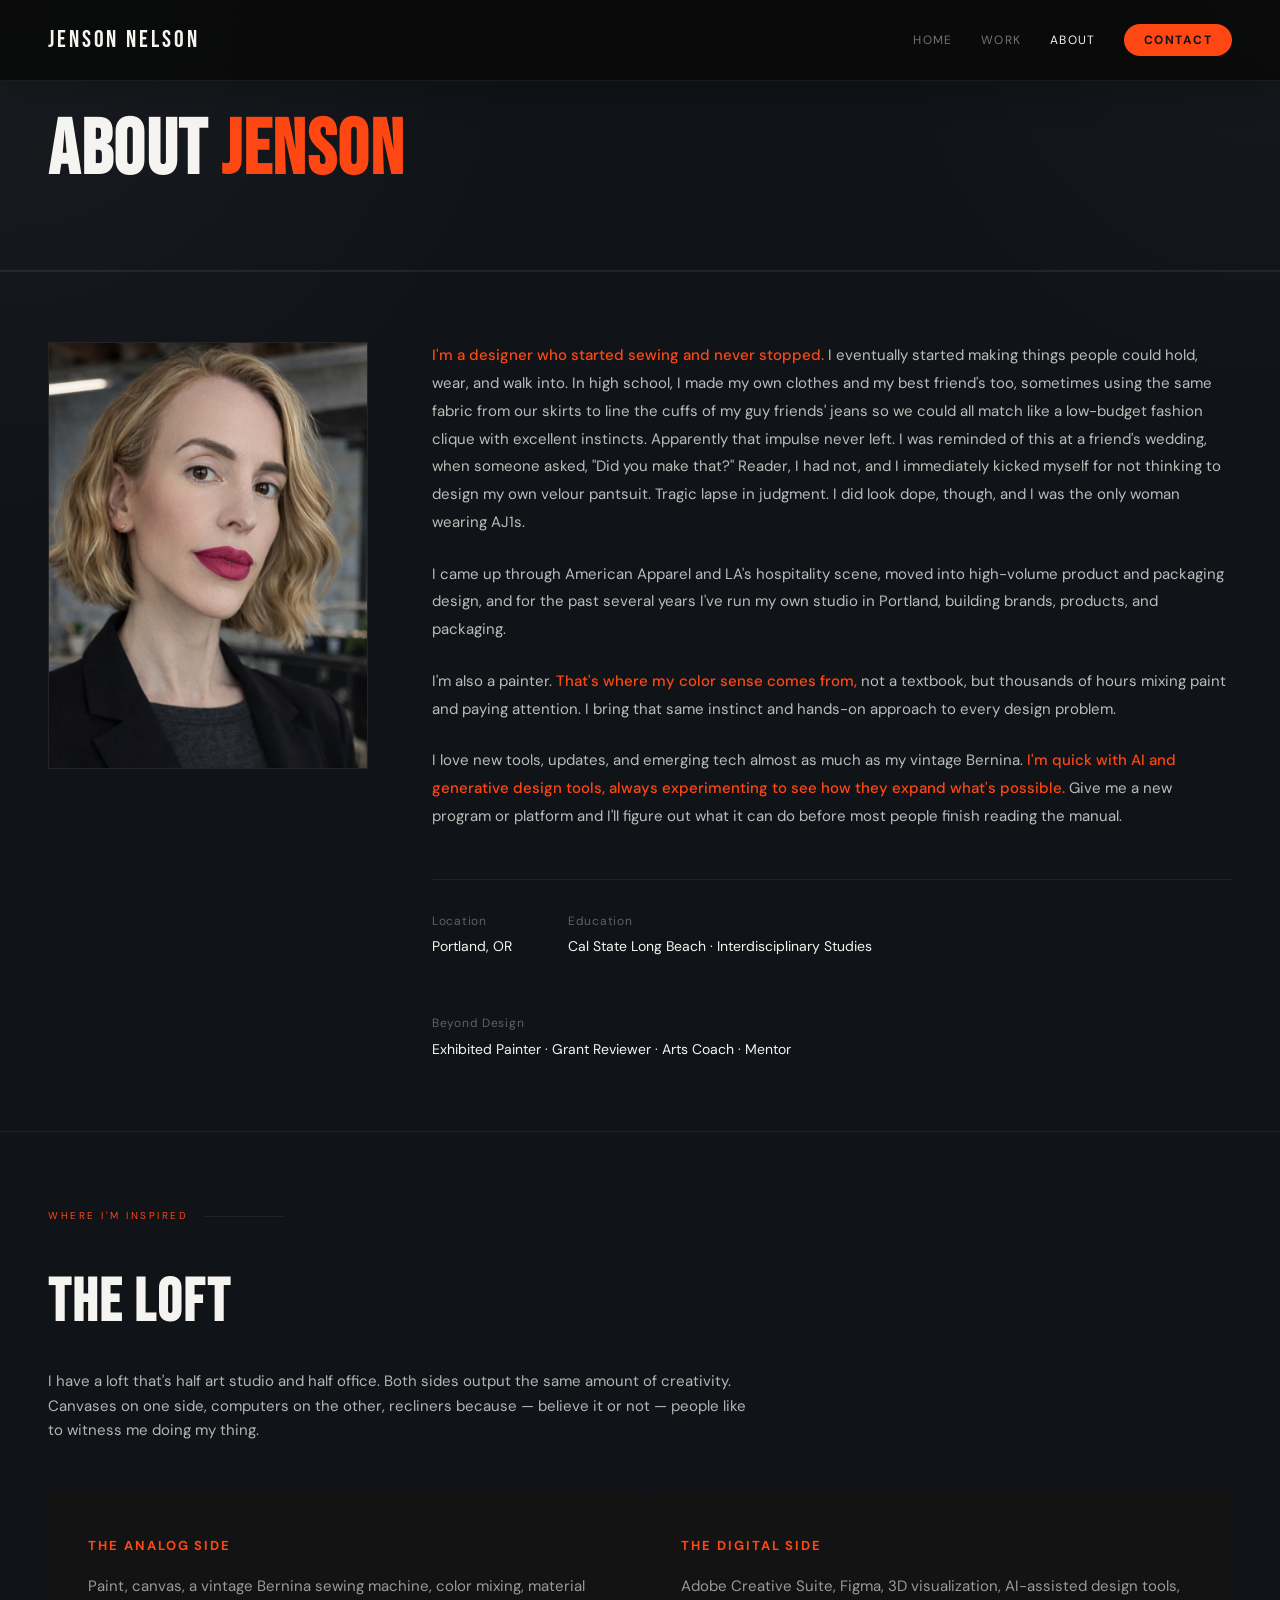
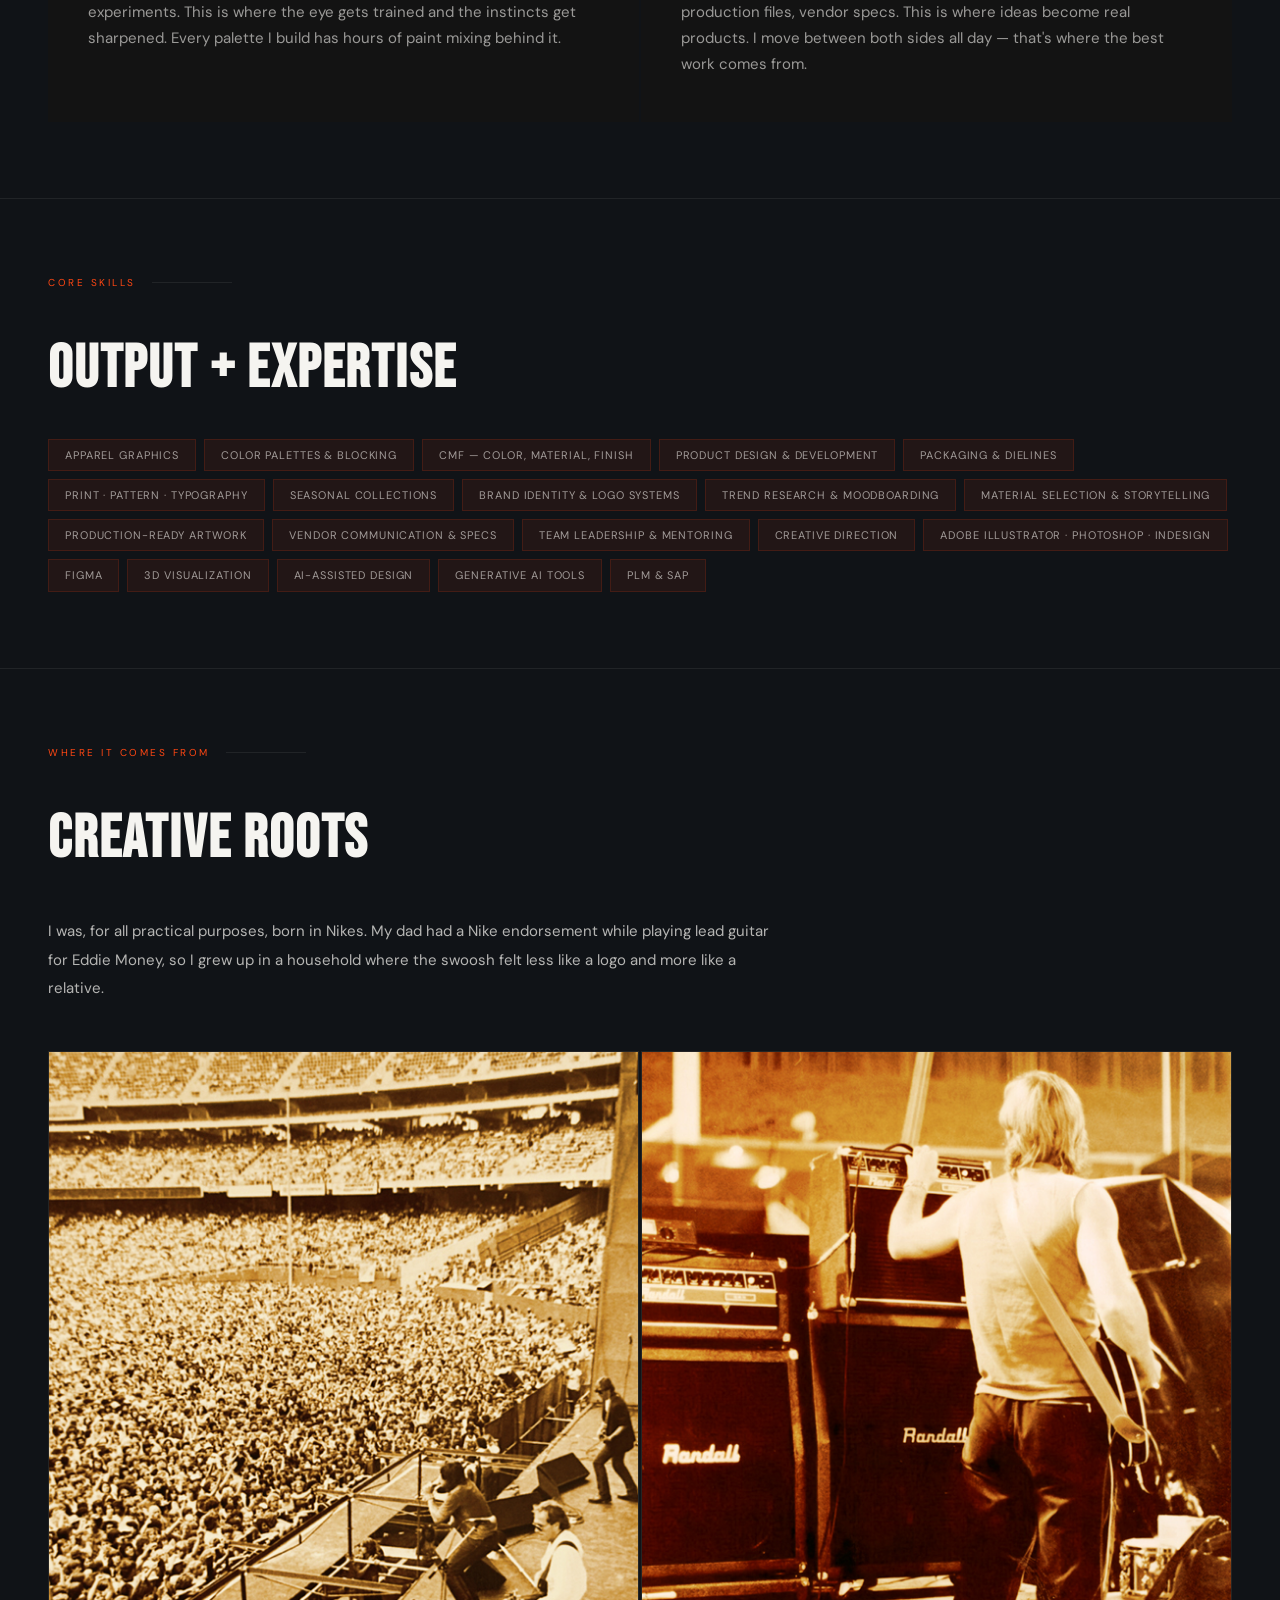
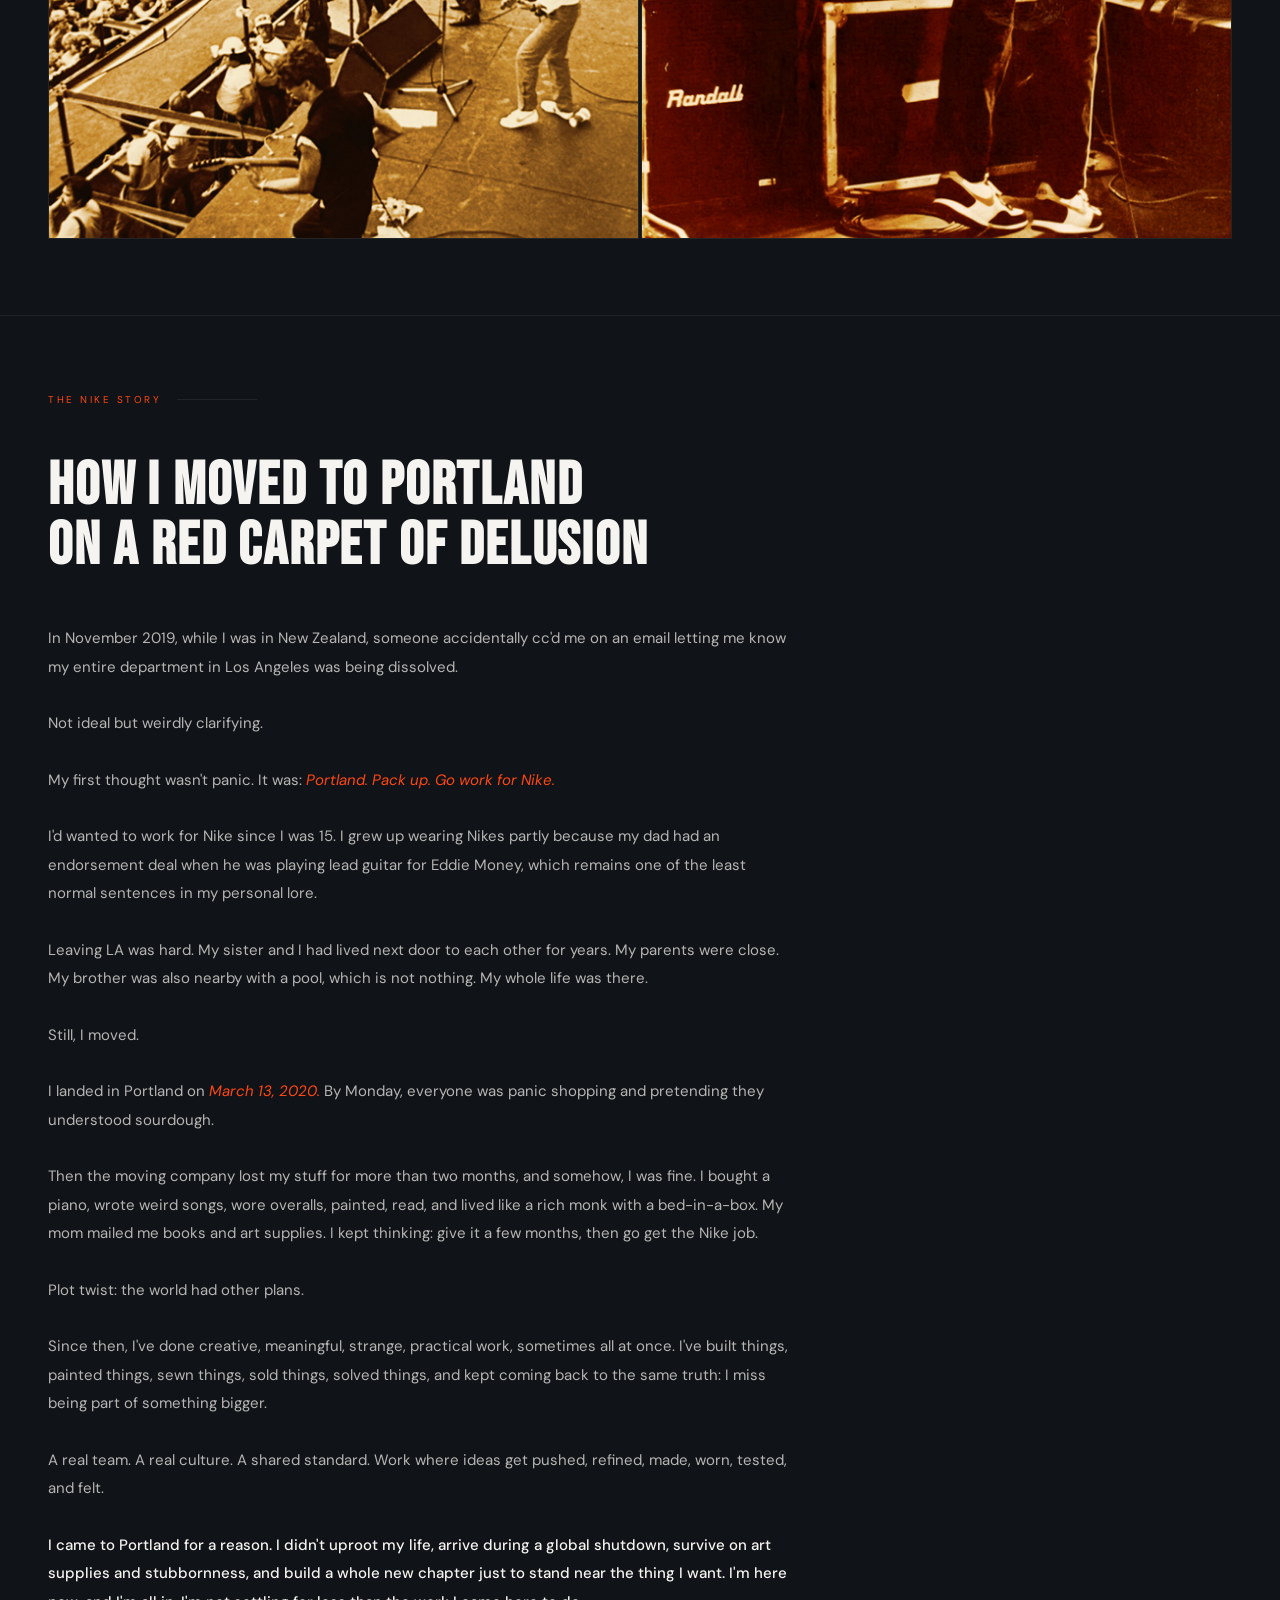
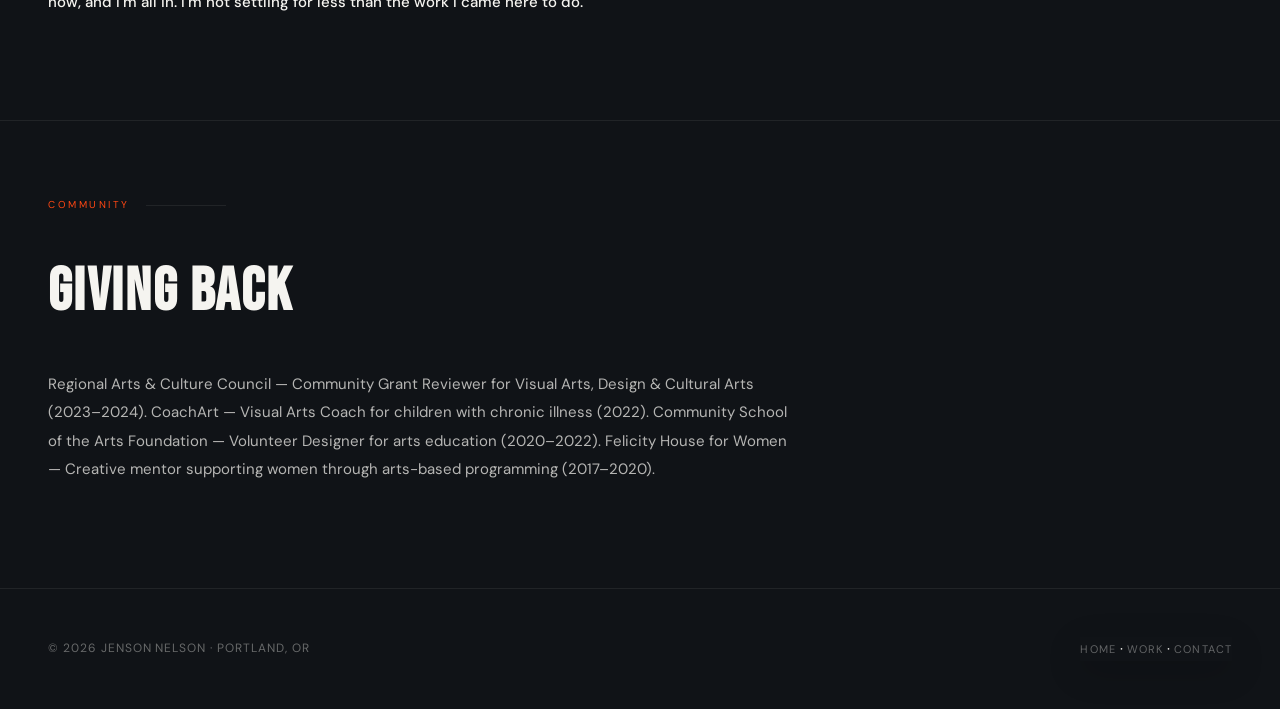
==== about.html @ e6876c64 "Remove filler actually copy" ====
<!DOCTYPE html>
<html lang="en">
<head>
<meta charset="UTF-8">
<meta name="viewport" content="width=device-width, initial-scale=1.0">
<title>About — Jenson Nelson</title>
<link rel="preconnect" href="https://fonts.googleapis.com">
<link rel="preconnect" href="https://fonts.gstatic.com" crossorigin>
<link href="https://fonts.googleapis.com/css2?family=Bebas+Neue&family=DM+Sans:ital,wght@0,300;0,400;0,500;0,700;1,300;1,400&display=swap" rel="stylesheet">
<link rel="stylesheet" href="style.css">
<link rel="icon" type="image/png" sizes="32x32" href="favicon-32.png">
<link rel="icon" type="image/png" sizes="16x16" href="favicon-16.png">
<link rel="apple-touch-icon" sizes="180x180" href="apple-touch-icon.png">
<style>
  .page-header {
    padding: 112px 48px 56px;
    border-bottom: 1px solid var(--rule);
  }
  .page-header h1 {
    font-family: var(--serif);
    font-size: clamp(34px, 6vw, 80px);
    line-height: 1.02;
    letter-spacing: 0.02em;
    margin-bottom: 24px;
  }
  .page-header h1 span { color: var(--orange); }

  /* About intro grid */
  .about-intro {
    display: grid;
    grid-template-columns: 320px 1fr;
    gap: 64px;
    padding: 70px 48px;
    border-top: 1px solid var(--rule);
    align-items: start;
  }
  .about-photo {
    width: 100%;
    aspect-ratio: 3 / 4;
    background: var(--mid);
    border: 1px solid var(--rule);
    overflow: hidden;
  }
  .about-photo img { width: 100%; height: 100%; object-fit: cover; display: block; }
  .about-text p {
    font-size: 15px;
    line-height: 1.85;
    color: rgba(245,244,240,0.75);
    max-width: 100%;
    margin-bottom: 24px;
  }
  .about-text p:last-child { margin-bottom: 0; }
  .about-text strong { color: var(--white); }
  .about-text em { color: var(--orange); font-style: normal; font-weight: 500; }

  /* Philosophy blocks */
  .belief {
    background: var(--mid);
    border-left: 3px solid var(--orange);
    padding: 48px 52px;
    margin-bottom: 2px;
  }
  .belief h3 {
    font-family: var(--serif);
    font-size: 28px;
    letter-spacing: 0.04em;
    margin-bottom: 16px;
    color: var(--white);
  }
  .belief p {
    font-size: 16px;
    line-height: 1.8;
    color: rgba(245,244,240,0.65);
    max-width: 100%;
    margin: 0;
  }
  .belief em { color: var(--orange); font-style: normal; font-weight: 500; }

  /* The studio section */
  .studio-grid {
    display: grid;
    grid-template-columns: 1fr 1fr;
    gap: 2px;
    margin-top: 48px;
  }
  .studio-card {
    background: var(--mid);
    padding: 44px 40px;
  }
  .studio-card h4 {
    font-size: 13px;
    letter-spacing: 0.15em;
    text-transform: uppercase;
    color: var(--orange);
    margin-bottom: 16px;
  }
  .studio-card p {
    font-size: 15px;
    line-height: 1.75;
    color: rgba(245,244,240,0.6);
    max-width: 100%;
    margin: 0;
  }

  /* Story section */
  .story-block {
    max-width: 740px;
    margin-top: 48px;
  }
  .story-block p {
    font-size: 15px;
    line-height: 1.9;
    color: rgba(245,244,240,0.72);
    margin-bottom: 28px;
    max-width: 100%;
  }
  .story-block p em { color: var(--orange); font-style: italic; font-weight: 400; }
  .story-block .quote {
    font-size: 15px;
    line-height: 1.75;
    color: rgba(245,244,240,0.5);
    border-left: 2px solid rgba(255,71,19,0.3);
    padding-left: 24px;
    margin: 32px 0;
    font-style: italic;
  }

  /* Dad / Eddie Money section */
  .eddie-grid {
    display: grid;
    grid-template-columns: 1fr 1fr;
    gap: 2px;
    margin-top: 48px;
  }
  .eddie-img {
    aspect-ratio: 3 / 4;
    background: var(--mid);
    overflow: hidden;
    border: 1px solid var(--rule);
    display: flex;
    align-items: center;
    justify-content: center;
    color: rgba(245,244,240,0.12);
    font-size: 10px;
    letter-spacing: 0.15em;
    text-transform: uppercase;
  }
  .eddie-img img { width: 100%; height: 100%; object-fit: cover; display: block; }

  /* Detail bar */
  .detail-bar {
    display: flex;
    gap: 56px;
    margin-top: 48px;
    padding-top: 32px;
    border-top: 1px solid var(--rule);
    flex-wrap: wrap;
  }
  .detail-item {
    font-size: 12px;
    color: rgba(245,244,240,0.35);
    letter-spacing: 0.06em;
  }
  .detail-item span {
    display: block;
    color: var(--white);
    font-size: 14px;
    margin-top: 4px;
    letter-spacing: 0;
  }

  /* Expertise tags */
  .tag-grid {
    display: flex;
    flex-wrap: wrap;
    gap: 8px;
    margin-top: 40px;
  }
  .tag {
    background: rgba(255,71,19,0.08);
    border: 1px solid rgba(255,71,19,0.15);
    padding: 6px 16px;
    font-size: 11px;
    letter-spacing: 0.08em;
    color: rgba(245,244,240,0.6);
    text-transform: uppercase;
  }

  @media (max-width: 900px) {
    .about-intro { grid-template-columns: 1fr; gap: 40px; }
    .about-photo { max-width: 300px; }
    .eddie-grid { grid-template-columns: 1fr; }
    .studio-grid { grid-template-columns: 1fr; }
  }
  @media (max-width: 600px) {
    .page-header { padding: 136px 24px 42px; }
    .about-intro { padding: 45px 24px; }
    section { padding: 72px 24px; }
    .belief { padding: 32px 24px; }
    .detail-bar { flex-direction: column; gap: 24px; }
  }
</style>
</head>
<body>

<nav>
  <a href="index.html" class="nav-name">JENSON NELSON</a>
  <ul class="nav-links">
    <li><a href="index.html">Home</a></li>
    <li><a href="work.html">Work</a></li>
    <li><a href="about.html" class="active">About</a></li>
    <li><a href="contact.html" class="nav-cta">Contact</a></li>
  </ul>
</nav>

<div class="page-header">
  <h1 class="anim-1">ABOUT <span>JENSON</span></h1>
</div>

<!-- INTRO -->
<div class="about-intro">
  <!-- ✏️ PHOTO: Save your headshot as "jenson-photo.jpg" -->
  <div class="about-photo anim-2">
    <img src="jenson-photo.jpg" alt="Jenson Nelson">
  </div>

  <div class="about-text anim-3">
    <p><em>I'm a designer who started sewing and never stopped.</em> I eventually started making things people could hold, wear, and walk into. In high school, I made my own clothes and my best friend's too, sometimes using the same fabric from our skirts to line the cuffs of my guy friends' jeans so we could all match like a low-budget fashion clique with excellent instincts. Apparently that impulse never left. I was reminded of this at a friend's wedding, when someone asked, "Did you make that?" Reader, I had not, and I immediately kicked myself for not thinking to design my own velour pantsuit. Tragic lapse in judgment. I did look dope, though, and I was the only woman wearing AJ1s.</p>

    <p>I came up through American Apparel and LA's hospitality scene, moved into high-volume product and packaging design, and for the past several years I've run my own studio in Portland, building brands, products, and packaging.</p>

    <p>I'm also a painter. <em>That's where my color sense comes from,</em> not a textbook, but thousands of hours mixing paint and paying attention. I bring that same instinct and hands-on approach to every design problem.</p>

    <p>I love new tools, updates, and emerging tech almost as much as my vintage Bernina. <em>I'm quick with AI and generative design tools, always experimenting to see how they expand what's possible.</em> Give me a new program or platform and I'll figure out what it can do before most people finish reading the manual.</p>

    <div class="detail-bar">
      <div class="detail-item">Location<span>Portland, OR</span></div>
      <div class="detail-item">Education<span>Cal State Long Beach · Interdisciplinary Studies</span></div>
      <div class="detail-item">Beyond Design<span>Exhibited Painter · Grant Reviewer · Arts Coach · Mentor</span></div>
    </div>
  </div>
</div>

<!-- THE STUDIO -->
<section>
  <div class="section-label">Where I'm Inspired</div>
  <h2 class="reveal">THE LOFT</h2>
  <p class="reveal">I have a loft that's half art studio and half office. Both sides output the same amount of creativity. Canvases on one side, computers on the other, recliners because — believe it or not — people like to witness me doing my thing.</p>

  <div class="studio-grid reveal">
    <div class="studio-card">
      <h4>The Analog Side</h4>
      <p>Paint, canvas, a vintage Bernina sewing machine, color mixing, material experiments. This is where the eye gets trained and the instincts get sharpened. Every palette I build has hours of paint mixing behind it.</p>
    </div>
    <div class="studio-card">
      <h4>The Digital Side</h4>
      <p>Adobe Creative Suite, Figma, 3D visualization, AI-assisted design tools, production files, vendor specs. This is where ideas become real products. I move between both sides all day — that's where the best work comes from.</p>
    </div>
  </div>
</section>

<!-- EXPERTISE -->
<section>
  <div class="section-label">Core Skills</div>
  <h2 class="reveal">OUTPUT + EXPERTISE</h2>

  <div class="tag-grid reveal">
    <span class="tag">Apparel Graphics</span>
    <span class="tag">Color Palettes & Blocking</span>
    <span class="tag">CMF — Color, Material, Finish</span>
    <span class="tag">Product Design & Development</span>
    <span class="tag">Packaging & Dielines</span>
    <span class="tag">Print · Pattern · Typography</span>
    <span class="tag">Seasonal Collections</span>
    <span class="tag">Brand Identity & Logo Systems</span>
    <span class="tag">Trend Research & Moodboarding</span>
    <span class="tag">Material Selection & Storytelling</span>
    <span class="tag">Production-Ready Artwork</span>
    <span class="tag">Vendor Communication & Specs</span>
    <span class="tag">Team Leadership & Mentoring</span>
    <span class="tag">Creative Direction</span>
    <span class="tag">Adobe Illustrator · Photoshop · InDesign</span>
    <span class="tag">Figma</span>
    <span class="tag">3D Visualization</span>
    <span class="tag">AI-Assisted Design</span>
    <span class="tag">Generative AI Tools</span>
    <span class="tag">PLM & SAP</span>
  </div>
</section>

<!-- EDDIE MONEY / DAD -->
<section>
  <div class="section-label">Where It Comes From</div>
  <h2 class="reveal">CREATIVE ROOTS</h2>
  <div class="story-block reveal">
    <p>I was, for all practical purposes, born in Nikes. My dad had a Nike endorsement while playing lead guitar for Eddie Money, so I grew up in a household where the swoosh felt less like a logo and more like a relative.</p>
  </div>

  <div class="eddie-grid reveal">
    <div class="eddie-img"><img src="about-eddie-1.jpg" alt="Dad on stage with Eddie Money" onerror="this.style.display='none'; this.parentElement.innerHTML='Dad · On Stage';"></div>
    <div class="eddie-img"><img src="about-eddie-2.jpg" alt="Dad playing guitar — Eddie Money tour" onerror="this.style.display='none'; this.parentElement.innerHTML='Dad · Guitar · Tour';"></div>
  </div>
</section>

<!-- HOW I GOT TO PORTLAND -->
<section>
  <div class="section-label">The Nike Story</div>
  <h2 class="reveal">HOW I MOVED TO PORTLAND<br>ON A RED CARPET OF DELUSION</h2>

  <div class="story-block reveal">
    <p>In November 2019, while I was in New Zealand, someone accidentally cc'd me on an email letting me know my entire department in Los Angeles was being dissolved.</p>

    <p>Not ideal but weirdly clarifying.</p>

    <p>My first thought wasn't panic. It was: <em>Portland. Pack up. Go work for Nike.</em></p>

    <p>I'd wanted to work for Nike since I was 15. I grew up wearing Nikes partly because my dad had an endorsement deal when he was playing lead guitar for Eddie Money, which remains one of the least normal sentences in my personal lore.</p>

    <p>Leaving LA was hard. My sister and I had lived next door to each other for years. My parents were close. My brother was also nearby with a pool, which is not nothing. My whole life was there.</p>

    <p>Still, I moved.</p>

    <p>I landed in Portland on <em>March 13, 2020.</em> By Monday, everyone was panic shopping and pretending they understood sourdough.</p>

    <p>Then the moving company lost my stuff for more than two months, and somehow, I was fine. I bought a piano, wrote weird songs, wore overalls, painted, read, and lived like a rich monk with a bed-in-a-box. My mom mailed me books and art supplies. I kept thinking: give it a few months, then go get the Nike job.</p>

    <p>Plot twist: the world had other plans.</p>

    <p>Since then, I've done creative, meaningful, strange, practical work, sometimes all at once. I've built things, painted things, sewn things, sold things, solved things, and kept coming back to the same truth: I miss being part of something bigger.</p>

    <p>A real team. A real culture. A shared standard. Work where ideas get pushed, refined, made, worn, tested, and felt.</p>

    <p><strong>I came to Portland for a reason. I didn't uproot my life, arrive during a global shutdown, survive on art supplies and stubbornness, and build a whole new chapter just to stand near the thing I want. I'm here now, and I'm all in. I'm not settling for less than the work I came here to do.</strong></p>
  </div>
</section>

<!-- VOLUNTEER / COMMUNITY -->
<section>
  <div class="section-label">Community</div>
  <h2 class="reveal">GIVING BACK</h2>
  <div class="story-block reveal">
    <p>Regional Arts & Culture Council — Community Grant Reviewer for Visual Arts, Design & Cultural Arts (2023–2024). CoachArt — Visual Arts Coach for children with chronic illness (2022). Community School of the Arts Foundation — Volunteer Designer for arts education (2020–2022). Felicity House for Women — Creative mentor supporting women through arts-based programming (2017–2020).</p>
  </div>
</section>

<footer>
  <p>&copy; 2026 JENSON NELSON · PORTLAND, OR</p>
  <nav>
    <a href="index.html">Home</a> &nbsp;&middot;&nbsp;
    <a href="work.html">Work</a> &nbsp;&middot;&nbsp;
    <a href="contact.html">Contact</a>
  </nav>
</footer>

<script>
  const reveals = document.querySelectorAll('.reveal');
  const observer = new IntersectionObserver((entries) => {
    entries.forEach(entry => {
      if (entry.isIntersecting) {
        entry.target.classList.add('visible');
        observer.unobserve(entry.target);
      }
    });
  }, { threshold: 0.08 });
  reveals.forEach(el => observer.observe(el));
</script>
</body>
</html>
---- style.css ----
@import url('https://fonts.googleapis.com/css2?family=Bebas+Neue&family=DM+Sans:ital,wght@0,300;0,400;0,500;0,700;1,300;1,400&display=swap');

*, *::before, *::after { box-sizing: border-box; margin: 0; padding: 0; }

:root {
  --black: #101317;
  --white: #f5f4f0;
  --orange: #FF4713;
  --mid: #131313;
  --mid-2: #1a1a1a;
  --rule: rgba(255,255,255,0.07);
  --rule-strong: rgba(255,255,255,0.14);
  --text-soft: rgba(245,244,240,0.72);
  --text-muted: rgba(245,244,240,0.48);
  --shadow: 0 20px 60px rgba(0,0,0,0.28);
  --serif: 'Bebas Neue', sans-serif;
  --body: 'DM Sans', sans-serif;
  --page-width: 1400px;
}

html { scroll-behavior: smooth; }
body, html { min-height: 100%; }

body {
  background: var(--black);
  color: var(--white);
  font-family: var(--body);
  font-size: 15px;
  line-height: 1.65;
  -webkit-font-smoothing: antialiased;
  background-image:
    radial-gradient(circle at top left, rgba(255,255,255,0.035), transparent 34%),
    radial-gradient(circle at top right, rgba(255,255,255,0.025), transparent 26%);
  background-attachment: fixed;
}

a { color: var(--orange); text-decoration: none; transition: opacity 0.2s, color 0.2s, transform 0.2s; }
a:hover { opacity: 0.82; }
img, video { display: block; max-width: 100%; }
::selection { background: rgba(255,71,19,0.92); color: var(--black); }

/* === NAV === */
nav {
  position: fixed;
  top: 0; left: 0; right: 0;
  z-index: 100;
  display: flex;
  justify-content: space-between;
  align-items: center;
  padding: 20px 48px;
  background: rgba(10,10,10,0.88);
  backdrop-filter: blur(14px);
  -webkit-backdrop-filter: blur(14px);
  border-bottom: 1px solid var(--rule);
  box-shadow: 0 10px 35px rgba(0,0,0,0.18);
}
.nav-name {
  font-family: var(--serif);
  font-size: 24px;
  letter-spacing: 0.12em;
  color: var(--white);
  text-decoration: none;
}
.nav-name:hover { opacity: 1; }
.nav-links { display: flex; gap: 28px; list-style: none; align-items: center; }
.nav-links a {
  color: rgba(245,244,240,0.45);
  font-size: 12px;
  letter-spacing: 0.12em;
  text-transform: uppercase;
  transition: color 0.2s;
  text-decoration: none;
}
.nav-links a:hover { color: var(--white); opacity: 1; }
.nav-links a.active { color: var(--white); }
.nav-cta {
  background: var(--orange) !important;
  color: var(--black) !important;
  padding: 8px 20px;
  font-weight: 700 !important;
  font-size: 11px;
  letter-spacing: 0.1em;
  text-transform: uppercase;
  border-radius: 999px;
}
.nav-cta:hover { background: #e03e10 !important; opacity: 1 !important; transform: translateY(-1px); }

/* === SHARED SECTION === */
section { padding: 76px 48px; border-top: 1px solid var(--rule); }

.section-label {
  font-size: 10px;
  letter-spacing: 0.25em;
  text-transform: uppercase;
  color: var(--orange);
  margin-bottom: 48px;
  display: flex;
  align-items: center;
  gap: 16px;
}
.section-label::after {
  content: '';
  flex: 1;
  height: 1px;
  background: var(--rule);
  max-width: 80px;
}

h2 {
  font-family: var(--serif);
  font-size: clamp(34px, 5vw, 60px);
  letter-spacing: 0.03em;
  line-height: 1;
  margin-bottom: 36px;
}

p { color: var(--text-soft); max-width: 700px; margin-bottom: 20px; }
strong { color: var(--white); font-weight: 500; }

/* === BUTTONS === */
.btn-primary {
  display: inline-block;
  background: var(--orange);
  color: var(--black);
  padding: 14px 36px;
  font-size: 12px;
  font-weight: 700;
  letter-spacing: 0.14em;
  text-transform: uppercase;
  text-decoration: none;
  border-radius: 999px;
  box-shadow: var(--shadow);
  transition: background 0.2s, transform 0.2s, box-shadow 0.2s;
}
.btn-primary:hover { background: #e03e10; opacity: 1; transform: translateY(-2px); box-shadow: 0 24px 70px rgba(0,0,0,0.3); }
.btn-secondary {
  display: inline-block;
  border: 1px solid rgba(245,244,240,0.15);
  color: var(--white);
  padding: 14px 36px;
  font-size: 12px;
  font-weight: 500;
  letter-spacing: 0.14em;
  text-transform: uppercase;
  text-decoration: none;
  border-radius: 999px;
  background: rgba(255,255,255,0.02);
  transition: border-color 0.2s, background 0.2s, transform 0.2s;
}
.btn-secondary:hover { border-color: rgba(245,244,240,0.4); background: rgba(255,255,255,0.05); opacity: 1; transform: translateY(-2px); }

/* === FOOTER === */
footer {
  padding: 48px;
  border-top: 1px solid var(--rule);
  display: flex;
  justify-content: space-between;
  align-items: center;
  gap: 16px;
}
footer p {
  font-size: 12px;
  color: rgba(245,244,240,0.38);
  margin: 0;
  max-width: 100%;
  text-transform: uppercase;
  letter-spacing: 0.08em;
}
footer nav { position: static; border: none; background: none; backdrop-filter: none; padding: 0; }
footer nav a {
  font-size: 11px;
  letter-spacing: 0.1em;
  text-transform: uppercase;
  color: rgba(245,244,240,0.36);
}
footer nav a:hover { color: var(--white); opacity: 1; }

/* === ANIMATIONS === */
@keyframes fadeUp {
  from { opacity: 0; transform: translateY(24px); }
  to { opacity: 1; transform: translateY(0); }
}
.anim-1 { animation: fadeUp 0.7s ease 0.2s both; }
.anim-2 { animation: fadeUp 0.7s ease 0.35s both; }
.anim-3 { animation: fadeUp 0.7s ease 0.5s both; }
.anim-4 { animation: fadeUp 0.7s ease 0.65s both; }

.reveal {
  opacity: 0;
  transform: translateY(20px);
  transition: opacity 0.6s ease, transform 0.6s ease;
}
.reveal.visible { opacity: 1; transform: translateY(0); }

/* === RESPONSIVE === */
@media (max-width: 900px) {
  nav {
    padding: 16px 24px;
    gap: 20px;
    align-items: flex-start;
  }
  .nav-links {
    gap: 14px;
    flex-wrap: wrap;
    justify-content: flex-end;
  }
}

@media (max-width: 600px) {
  nav {
    padding: 14px 20px;
    flex-direction: column;
    align-items: flex-start;
  }
  .nav-name { font-size: 22px; }
  .nav-links {
    width: 100%;
    gap: 10px 14px;
    justify-content: flex-start;
  }
  .nav-links a { font-size: 11px; }
  .nav-links .nav-hide { display: none; }
  .nav-cta { padding: 7px 16px; }
  section { padding: 50px 24px; }
  footer { padding: 32px 24px; flex-direction: column; gap: 16px; text-align: center; }
  footer nav {
    width: 100%;
    display: flex;
    justify-content: center;
    align-items: center;
    flex-wrap: wrap;
  }
}

@media (prefers-reduced-motion: reduce) {
  html { scroll-behavior: auto; }
  *, *::before, *::after {
    animation-duration: 0.01ms !important;
    animation-iteration-count: 1 !important;
    transition-duration: 0.01ms !important;
  }
}
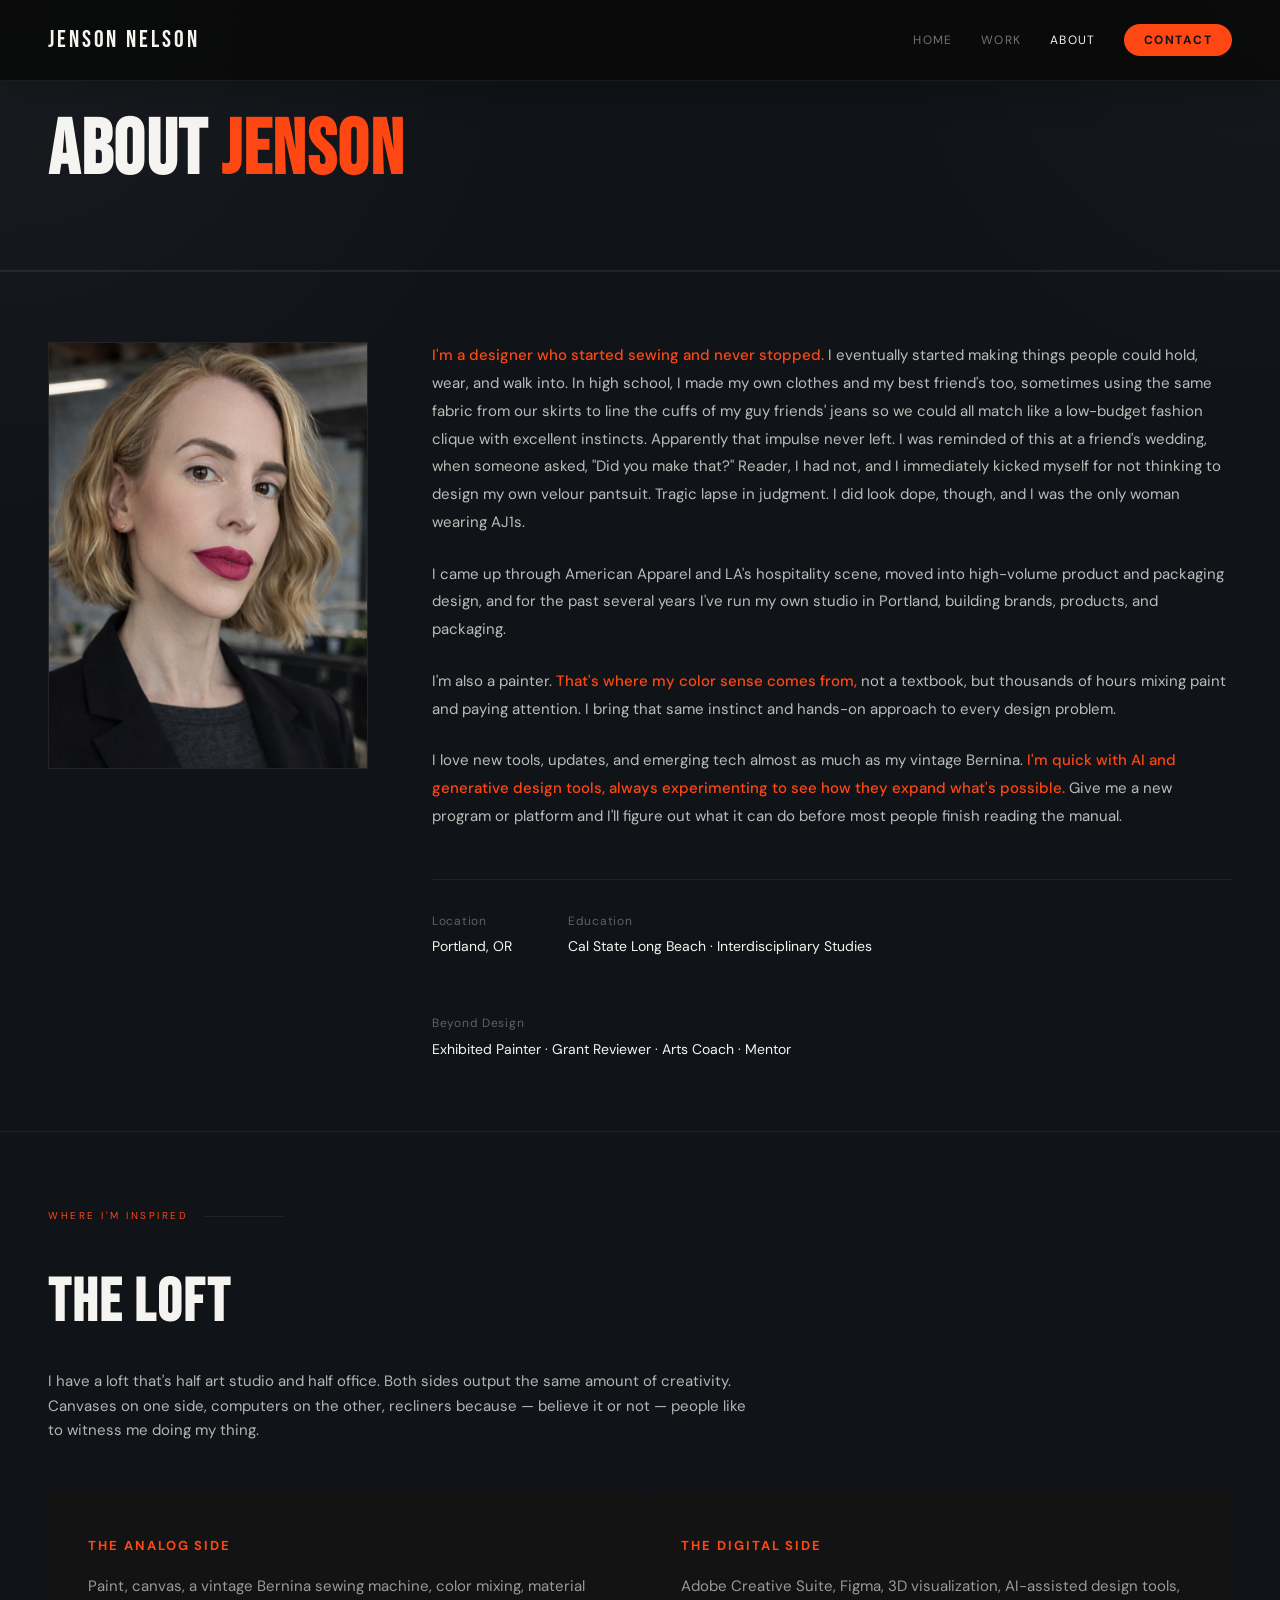
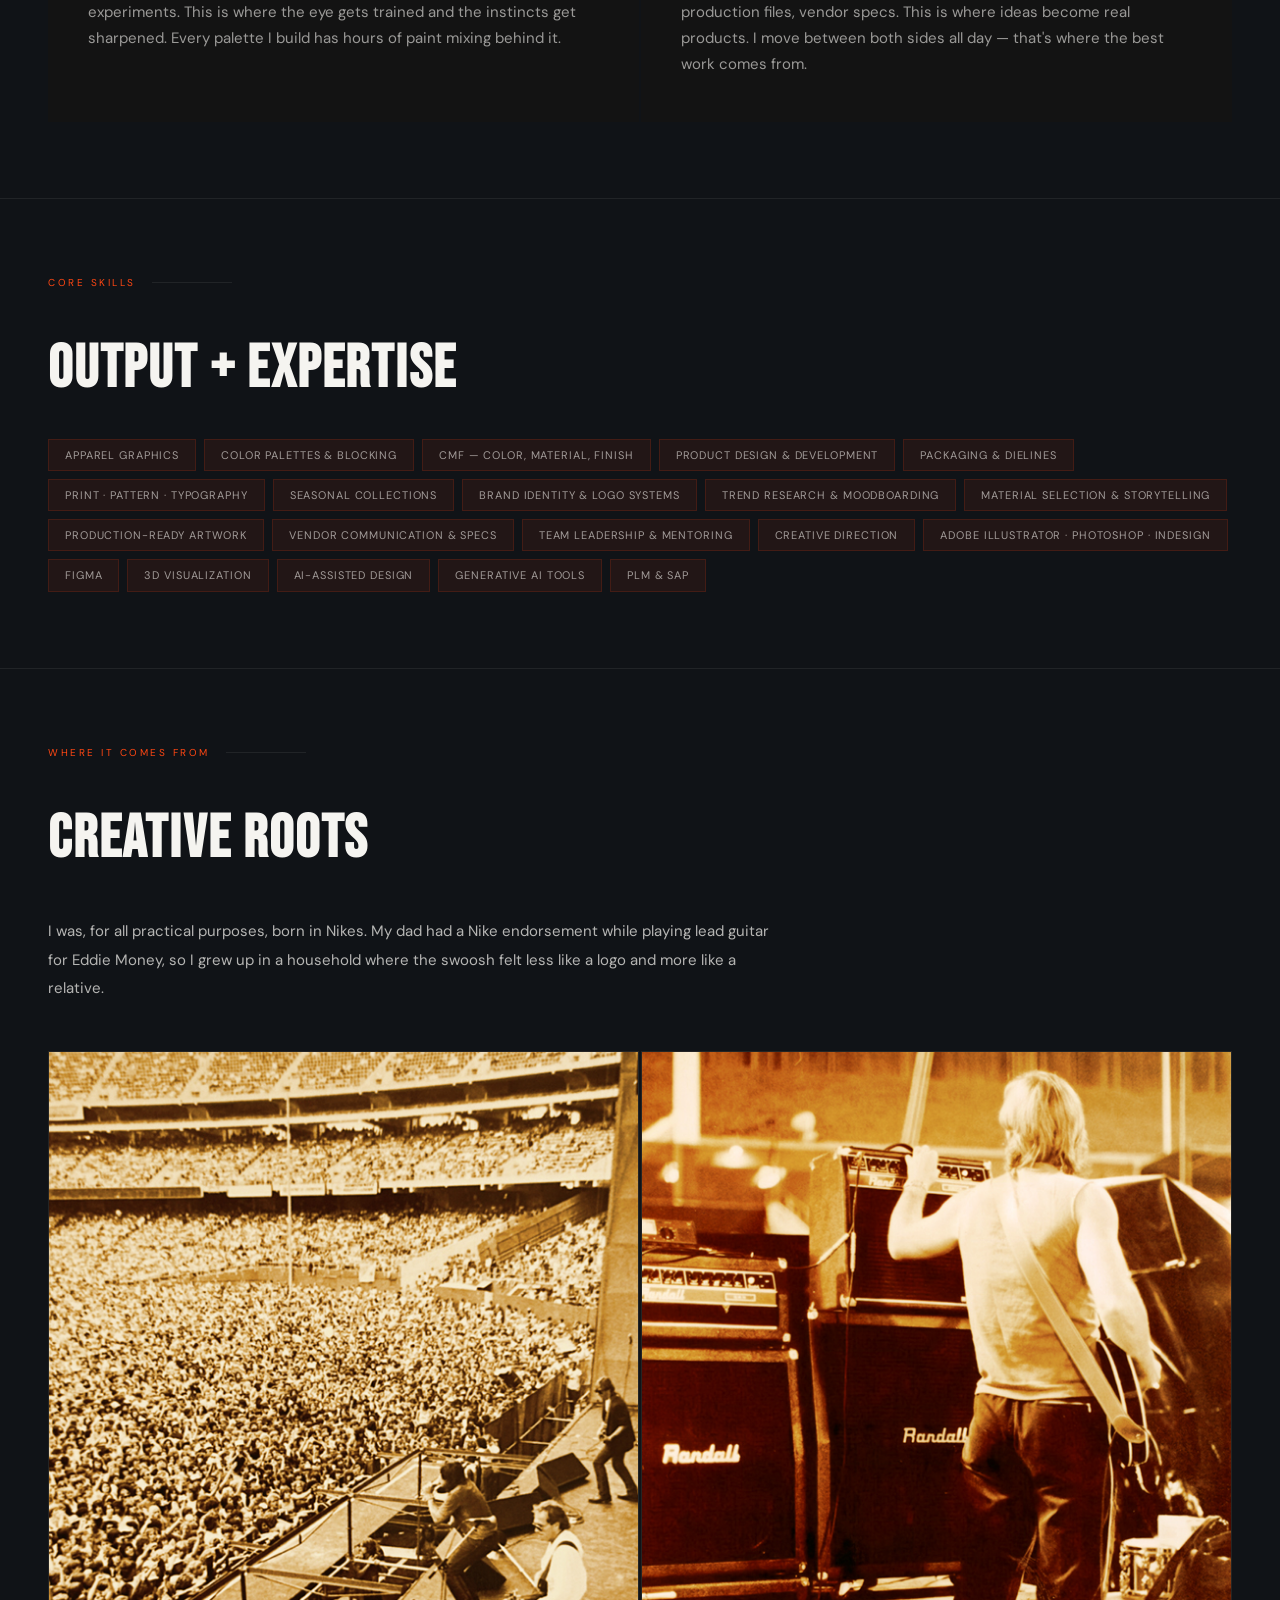
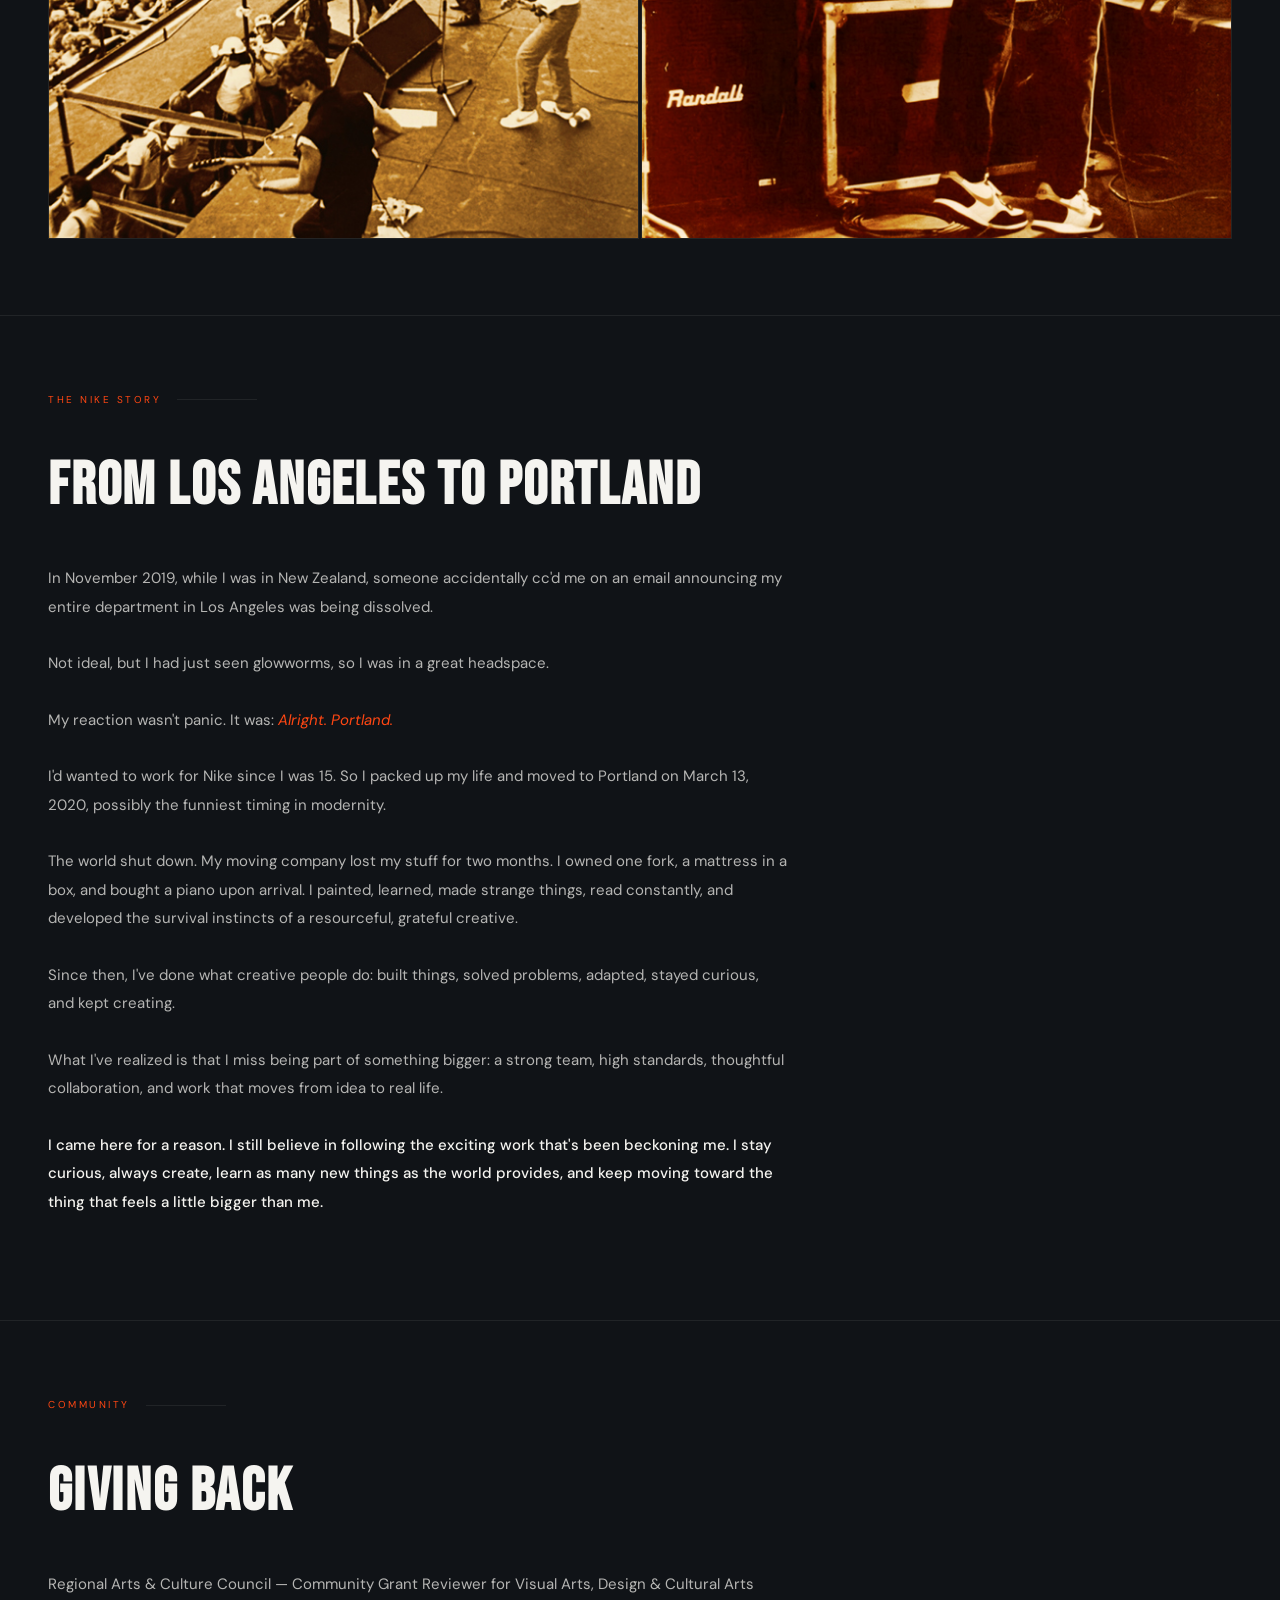
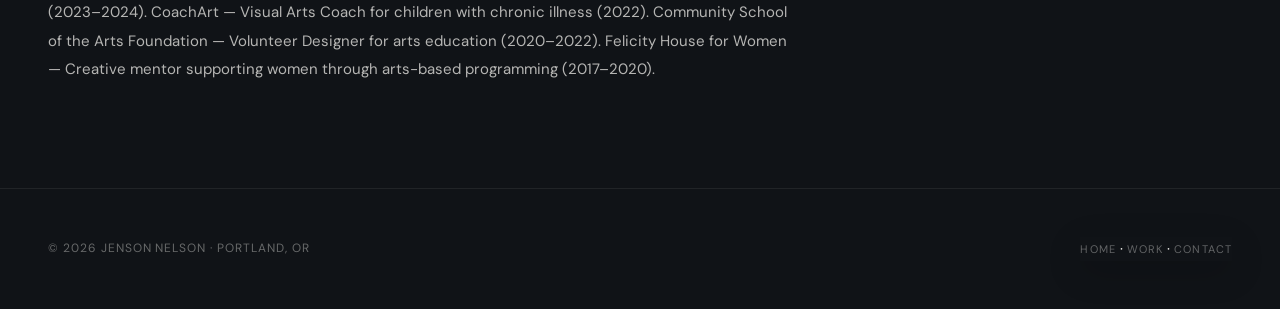
==== commit 6d41d8b9: "Update Portland story copy" ====
--- a/about.html
+++ b/about.html
@@ -305,32 +305,24 @@
 <!-- HOW I GOT TO PORTLAND -->
 <section>
   <div class="section-label">The Nike Story</div>
-  <h2 class="reveal">HOW I MOVED TO PORTLAND<br>ON A RED CARPET OF DELUSION</h2>
+  <h2 class="reveal">FROM LOS ANGELES TO PORTLAND</h2>
 
   <div class="story-block reveal">
-    <p>In November 2019, while I was in New Zealand, someone accidentally cc'd me on an email letting me know my entire department in Los Angeles was being dissolved.</p>
-
-    <p>Not ideal but weirdly clarifying.</p>
-
-    <p>My first thought wasn't panic. It was: <em>Portland. Pack up. Go work for Nike.</em></p>
-
-    <p>I'd wanted to work for Nike since I was 15. I grew up wearing Nikes partly because my dad had an endorsement deal when he was playing lead guitar for Eddie Money, which remains one of the least normal sentences in my personal lore.</p>
-
-    <p>Leaving LA was hard. My sister and I had lived next door to each other for years. My parents were close. My brother was also nearby with a pool, which is not nothing. My whole life was there.</p>
-
-    <p>Still, I moved.</p>
-
-    <p>I landed in Portland on <em>March 13, 2020.</em> By Monday, everyone was panic shopping and pretending they understood sourdough.</p>
-
-    <p>Then the moving company lost my stuff for more than two months, and somehow, I was fine. I bought a piano, wrote weird songs, wore overalls, painted, read, and lived like a rich monk with a bed-in-a-box. My mom mailed me books and art supplies. I kept thinking: give it a few months, then go get the Nike job.</p>
-
-    <p>Plot twist: the world had other plans.</p>
-
-    <p>Since then, I've done creative, meaningful, strange, practical work, sometimes all at once. I've built things, painted things, sewn things, sold things, solved things, and kept coming back to the same truth: I miss being part of something bigger.</p>
-
-    <p>A real team. A real culture. A shared standard. Work where ideas get pushed, refined, made, worn, tested, and felt.</p>
-
-    <p><strong>I came to Portland for a reason. I didn't uproot my life, arrive during a global shutdown, survive on art supplies and stubbornness, and build a whole new chapter just to stand near the thing I want. I'm here now, and I'm all in. I'm not settling for less than the work I came here to do.</strong></p>
+    <p>In November 2019, while I was in New Zealand, someone accidentally cc'd me on an email announcing my entire department in Los Angeles was being dissolved.</p>
+
+    <p>Not ideal, but I had just seen glowworms, so I was in a great headspace.</p>
+
+    <p>My reaction wasn't panic. It was: <em>Alright. Portland.</em></p>
+
+    <p>I'd wanted to work for Nike since I was 15. So I packed up my life and moved to Portland on March 13, 2020, possibly the funniest timing in modernity.</p>
+
+    <p>The world shut down. My moving company lost my stuff for two months. I owned one fork, a mattress in a box, and bought a piano upon arrival. I painted, learned, made strange things, read constantly, and developed the survival instincts of a resourceful, grateful creative.</p>
+
+    <p>Since then, I've done what creative people do: built things, solved problems, adapted, stayed curious, and kept creating.</p>
+
+    <p>What I've realized is that I miss being part of something bigger: a strong team, high standards, thoughtful collaboration, and work that moves from idea to real life.</p>
+
+    <p><strong>I came here for a reason. I still believe in following the exciting work that's been beckoning me. I stay curious, always create, learn as many new things as the world provides, and keep moving toward the thing that feels a little bigger than me.</strong></p>
   </div>
 </section>
 
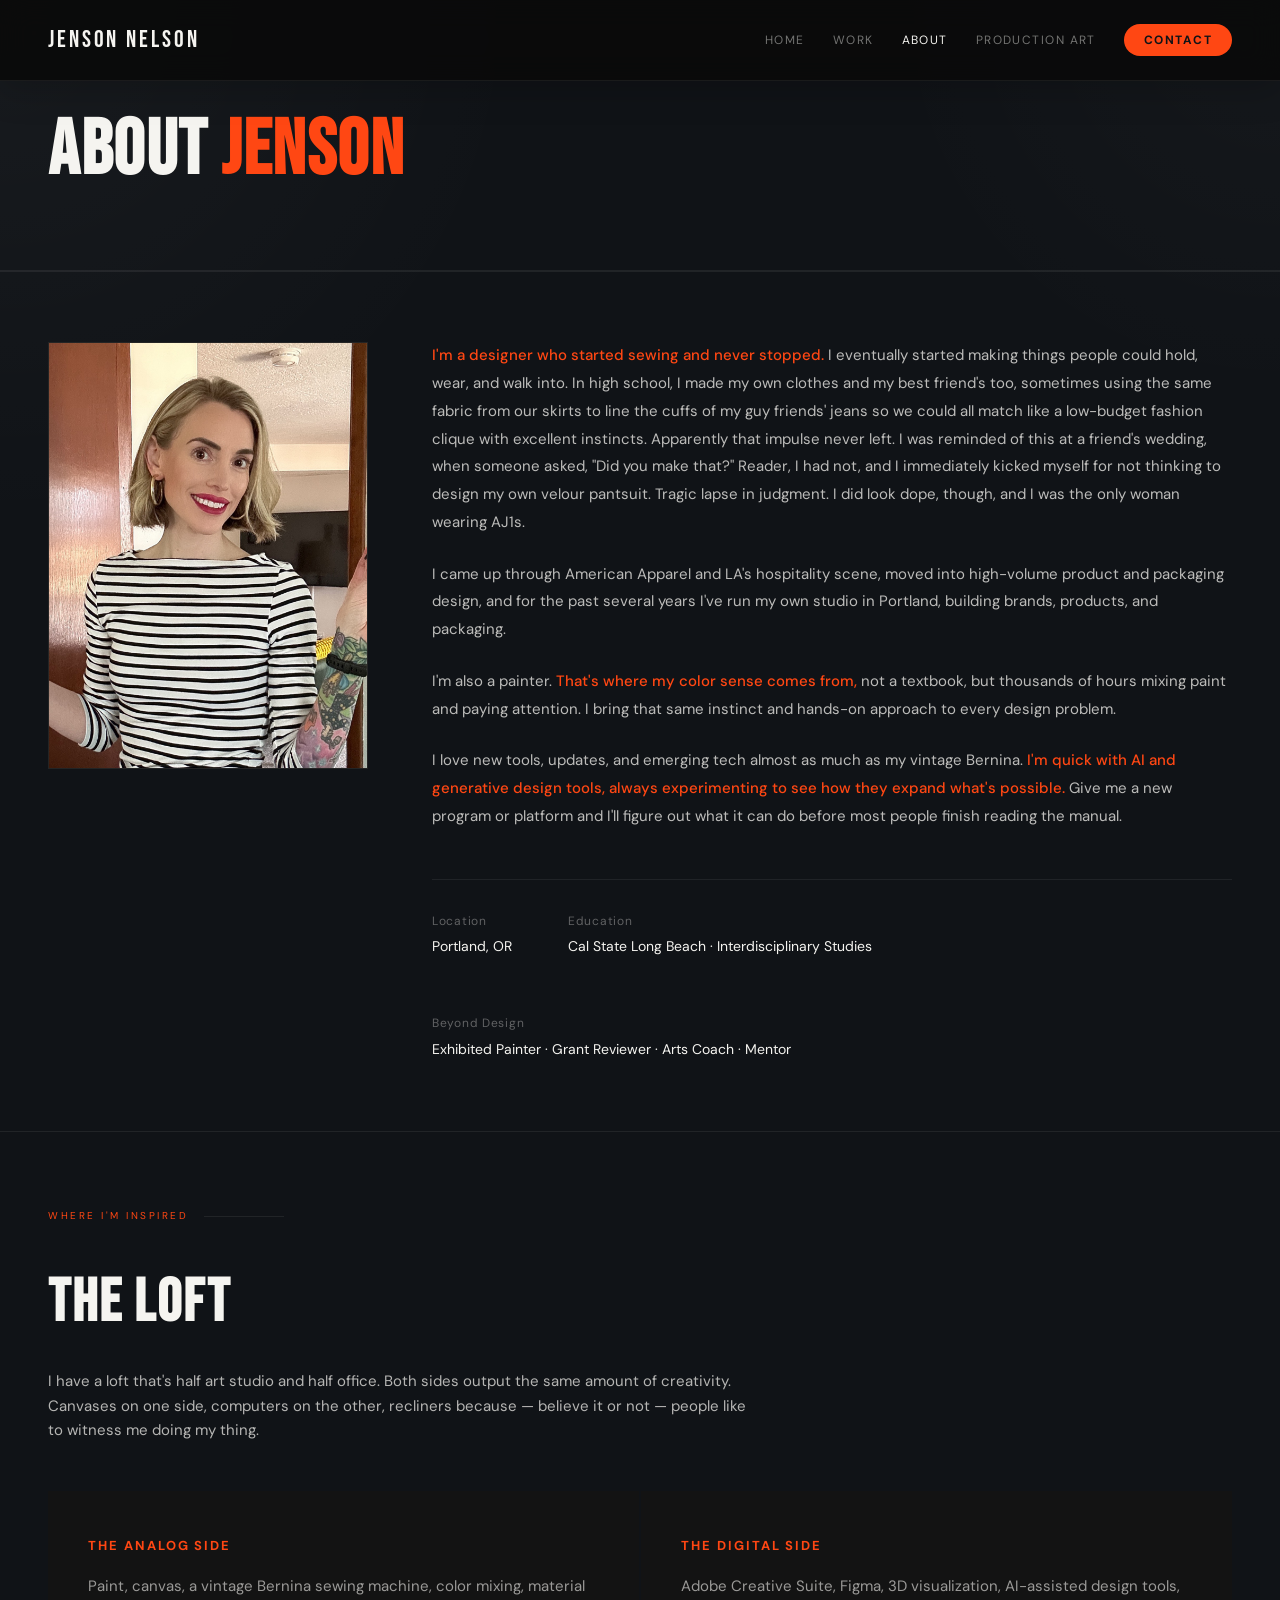
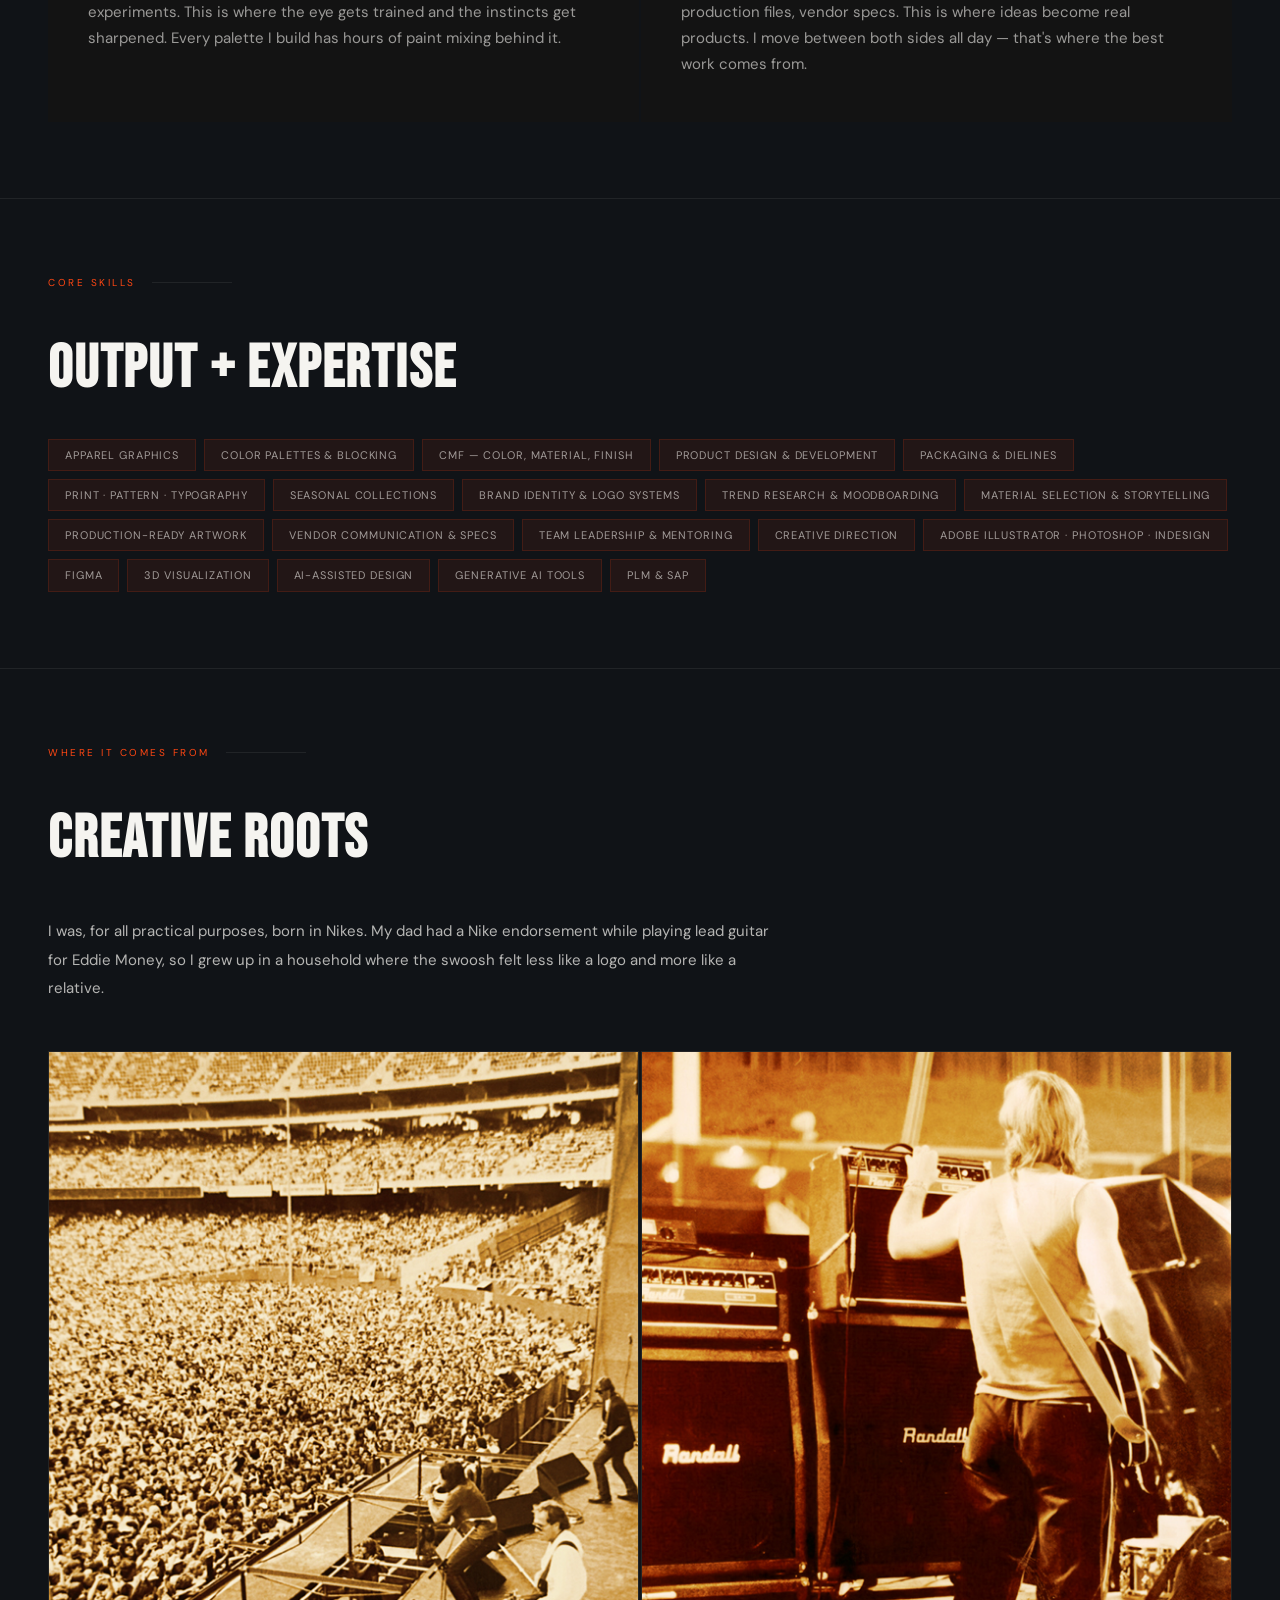
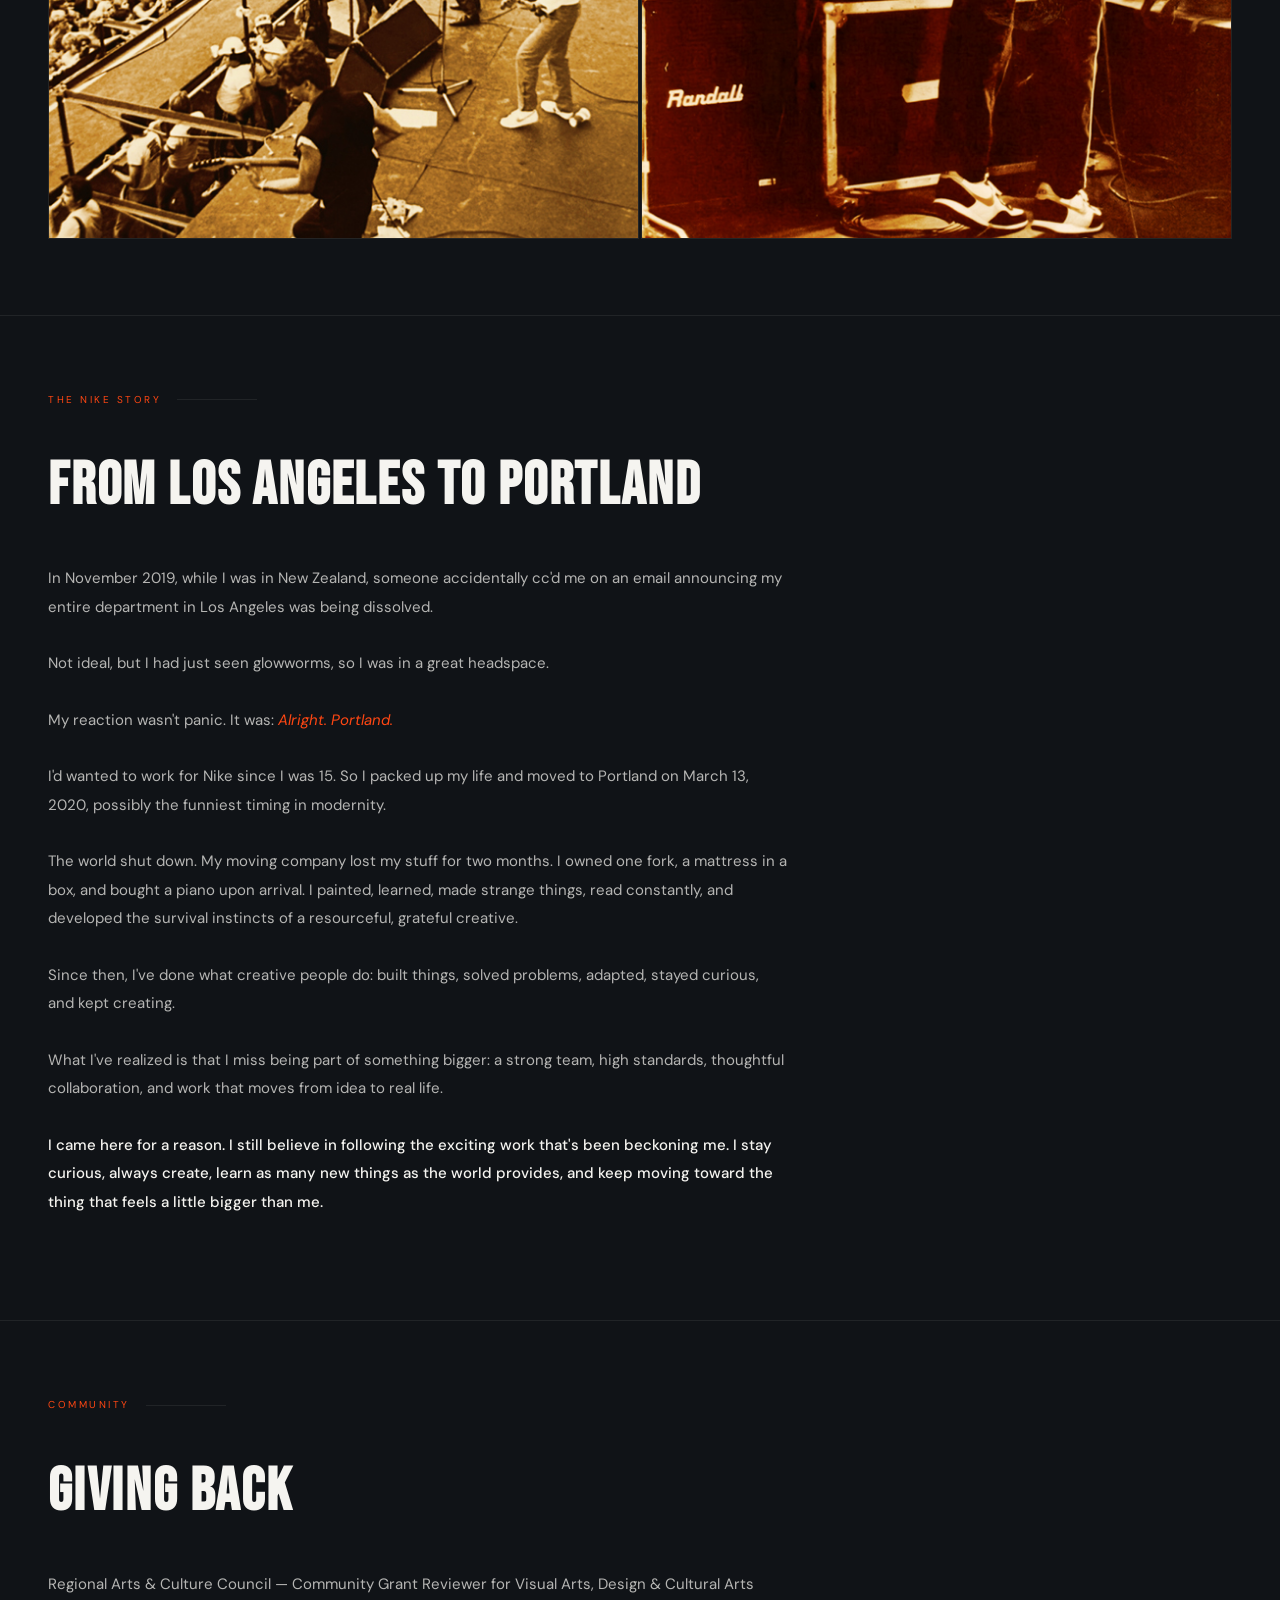
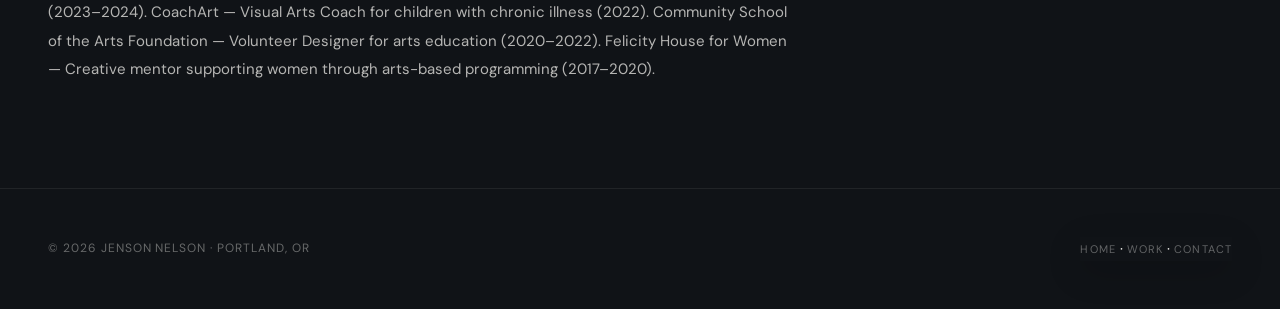
==== commit f12c288f: "Link Production Art from home hero and nav Co-Authored-By: Claude Sonnet 5.5 <noreply@anthropic.com>" ====
--- a/about.html
+++ b/about.html
@@ -209,6 +209,7 @@
     <li><a href="index.html">Home</a></li>
     <li><a href="work.html">Work</a></li>
     <li><a href="about.html" class="active">About</a></li>
+    <li><a href="nike-production-art.html">Production Art</a></li>
     <li><a href="contact.html" class="nav-cta">Contact</a></li>
   </ul>
 </nav>
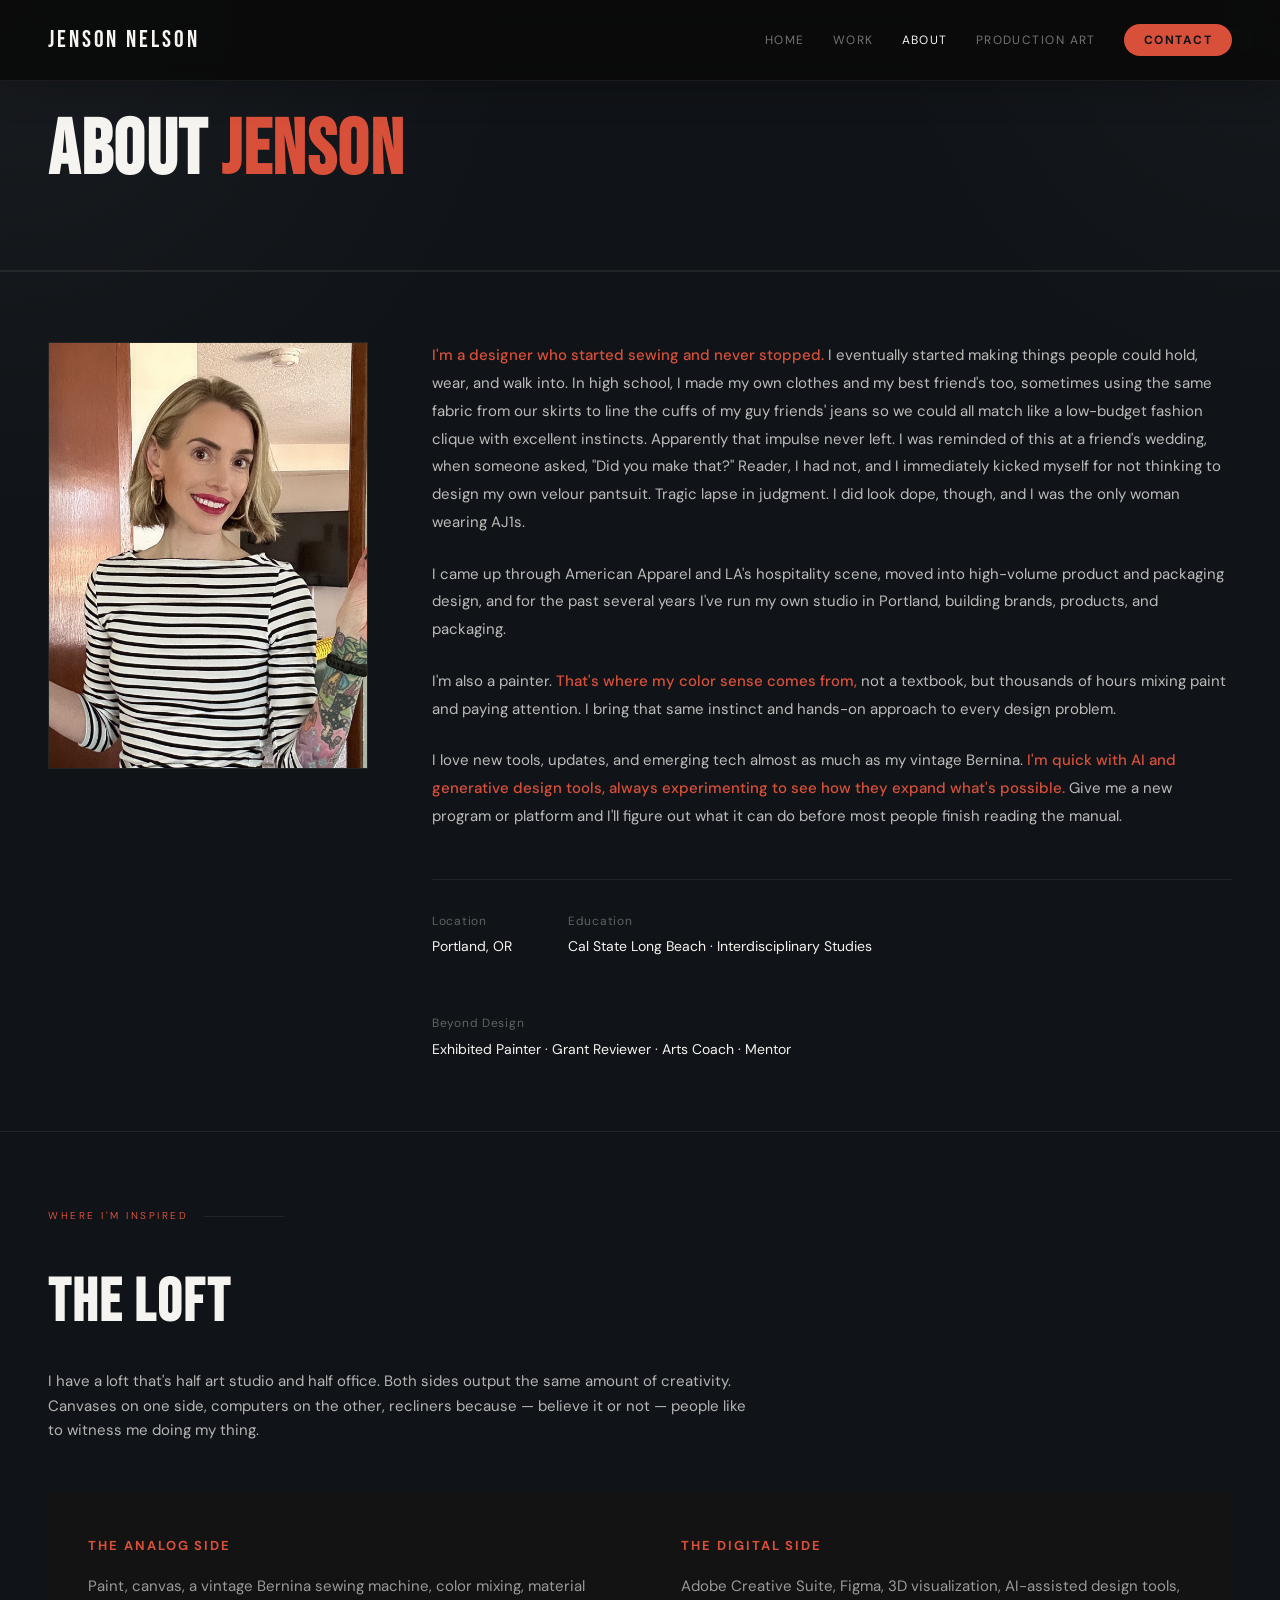
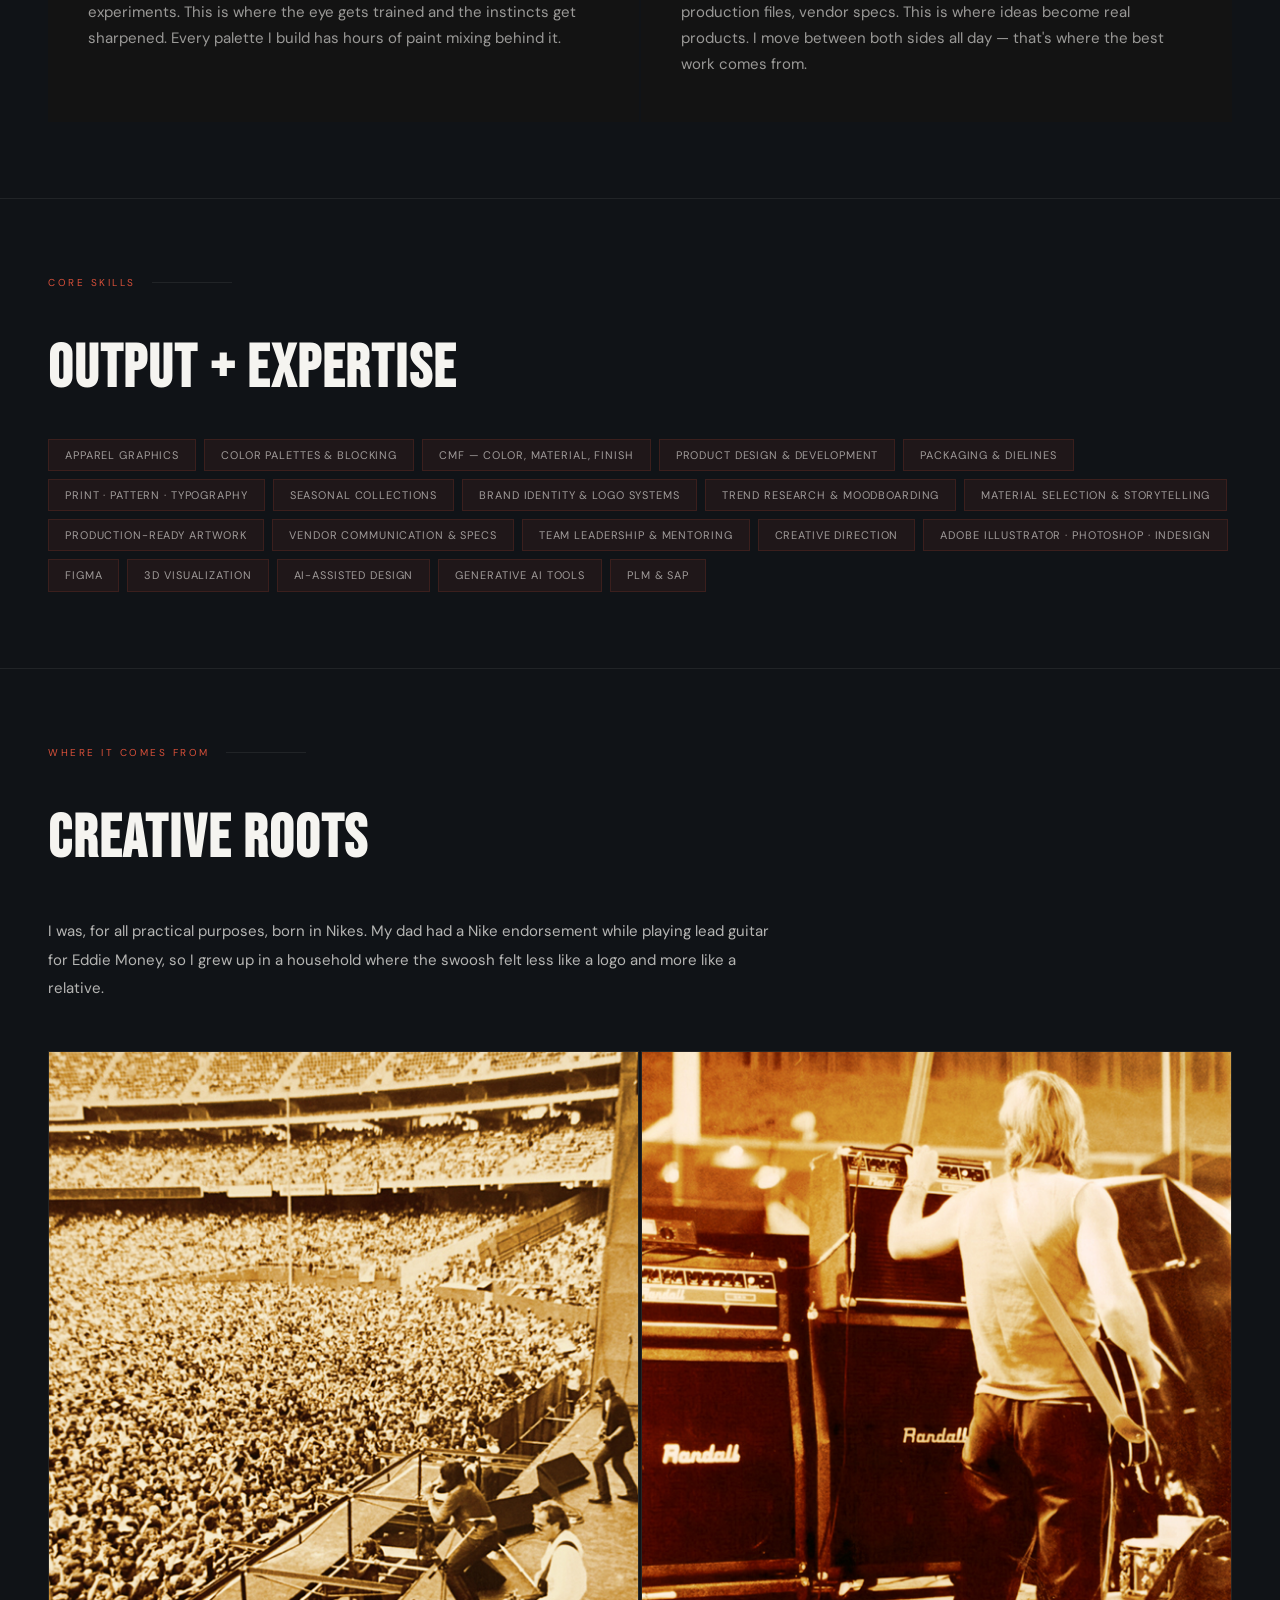
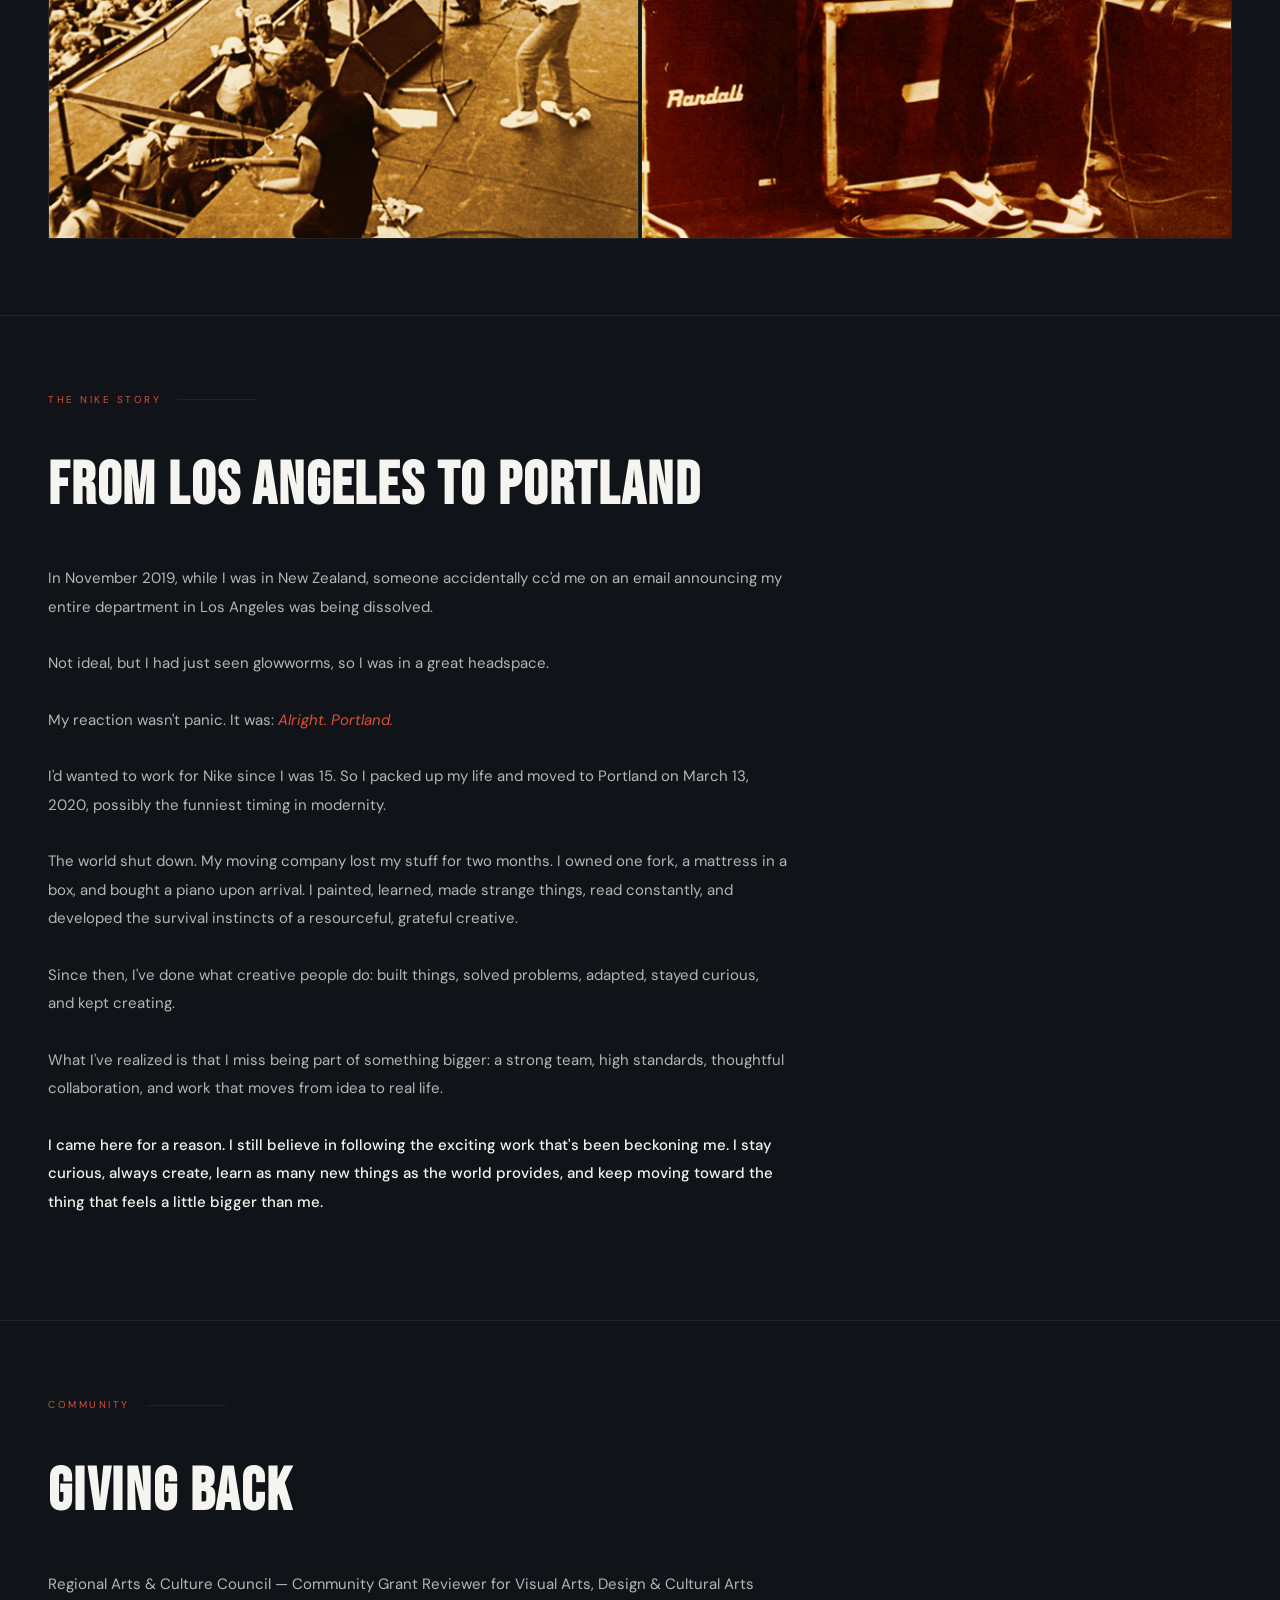
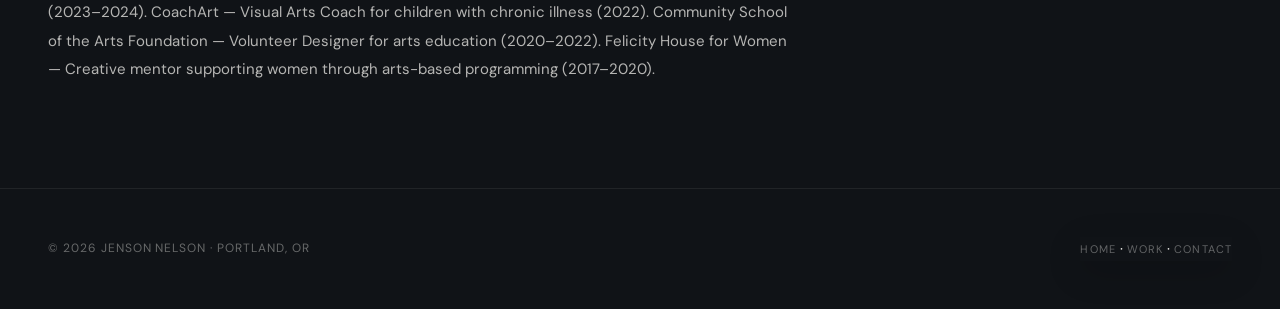
==== commit 3e738771: "Change accent color to dark coral #D9503A Co-Authored-By: Claude Sonnet 5.5 <noreply@anthropic.com>" ====
--- a/about.html
+++ b/about.html
@@ -119,7 +119,7 @@
     font-size: 15px;
     line-height: 1.75;
     color: rgba(245,244,240,0.5);
-    border-left: 2px solid rgba(255,71,19,0.3);
+    border-left: 2px solid rgba(217,80,58,0.3);
     padding-left: 24px;
     margin: 32px 0;
     font-style: italic;
@@ -177,8 +177,8 @@
     margin-top: 40px;
   }
   .tag {
-    background: rgba(255,71,19,0.08);
-    border: 1px solid rgba(255,71,19,0.15);
+    background: rgba(217,80,58,0.08);
+    border: 1px solid rgba(217,80,58,0.15);
     padding: 6px 16px;
     font-size: 11px;
     letter-spacing: 0.08em;
--- a/style.css
+++ b/style.css
@@ -5,7 +5,7 @@
 :root {
   --black: #101317;
   --white: #f5f4f0;
-  --orange: #FF4713;
+  --orange: #D9503A;
   --mid: #131313;
   --mid-2: #1a1a1a;
   --rule: rgba(255,255,255,0.07);
@@ -37,7 +37,7 @@
 a { color: var(--orange); text-decoration: none; transition: opacity 0.2s, color 0.2s, transform 0.2s; }
 a:hover { opacity: 0.82; }
 img, video { display: block; max-width: 100%; }
-::selection { background: rgba(255,71,19,0.92); color: var(--black); }
+::selection { background: rgba(217,80,58,0.92); color: var(--black); }
 
 /* === NAV === */
 nav {
@@ -83,7 +83,7 @@
   text-transform: uppercase;
   border-radius: 999px;
 }
-.nav-cta:hover { background: #e03e10 !important; opacity: 1 !important; transform: translateY(-1px); }
+.nav-cta:hover { background: #C24630 !important; opacity: 1 !important; transform: translateY(-1px); }
 
 /* === SHARED SECTION === */
 section { padding: 76px 48px; border-top: 1px solid var(--rule); }
@@ -132,7 +132,7 @@
   box-shadow: var(--shadow);
   transition: background 0.2s, transform 0.2s, box-shadow 0.2s;
 }
-.btn-primary:hover { background: #e03e10; opacity: 1; transform: translateY(-2px); box-shadow: 0 24px 70px rgba(0,0,0,0.3); }
+.btn-primary:hover { background: #C24630; opacity: 1; transform: translateY(-2px); box-shadow: 0 24px 70px rgba(0,0,0,0.3); }
 .btn-secondary {
   display: inline-block;
   border: 1px solid rgba(245,244,240,0.15);
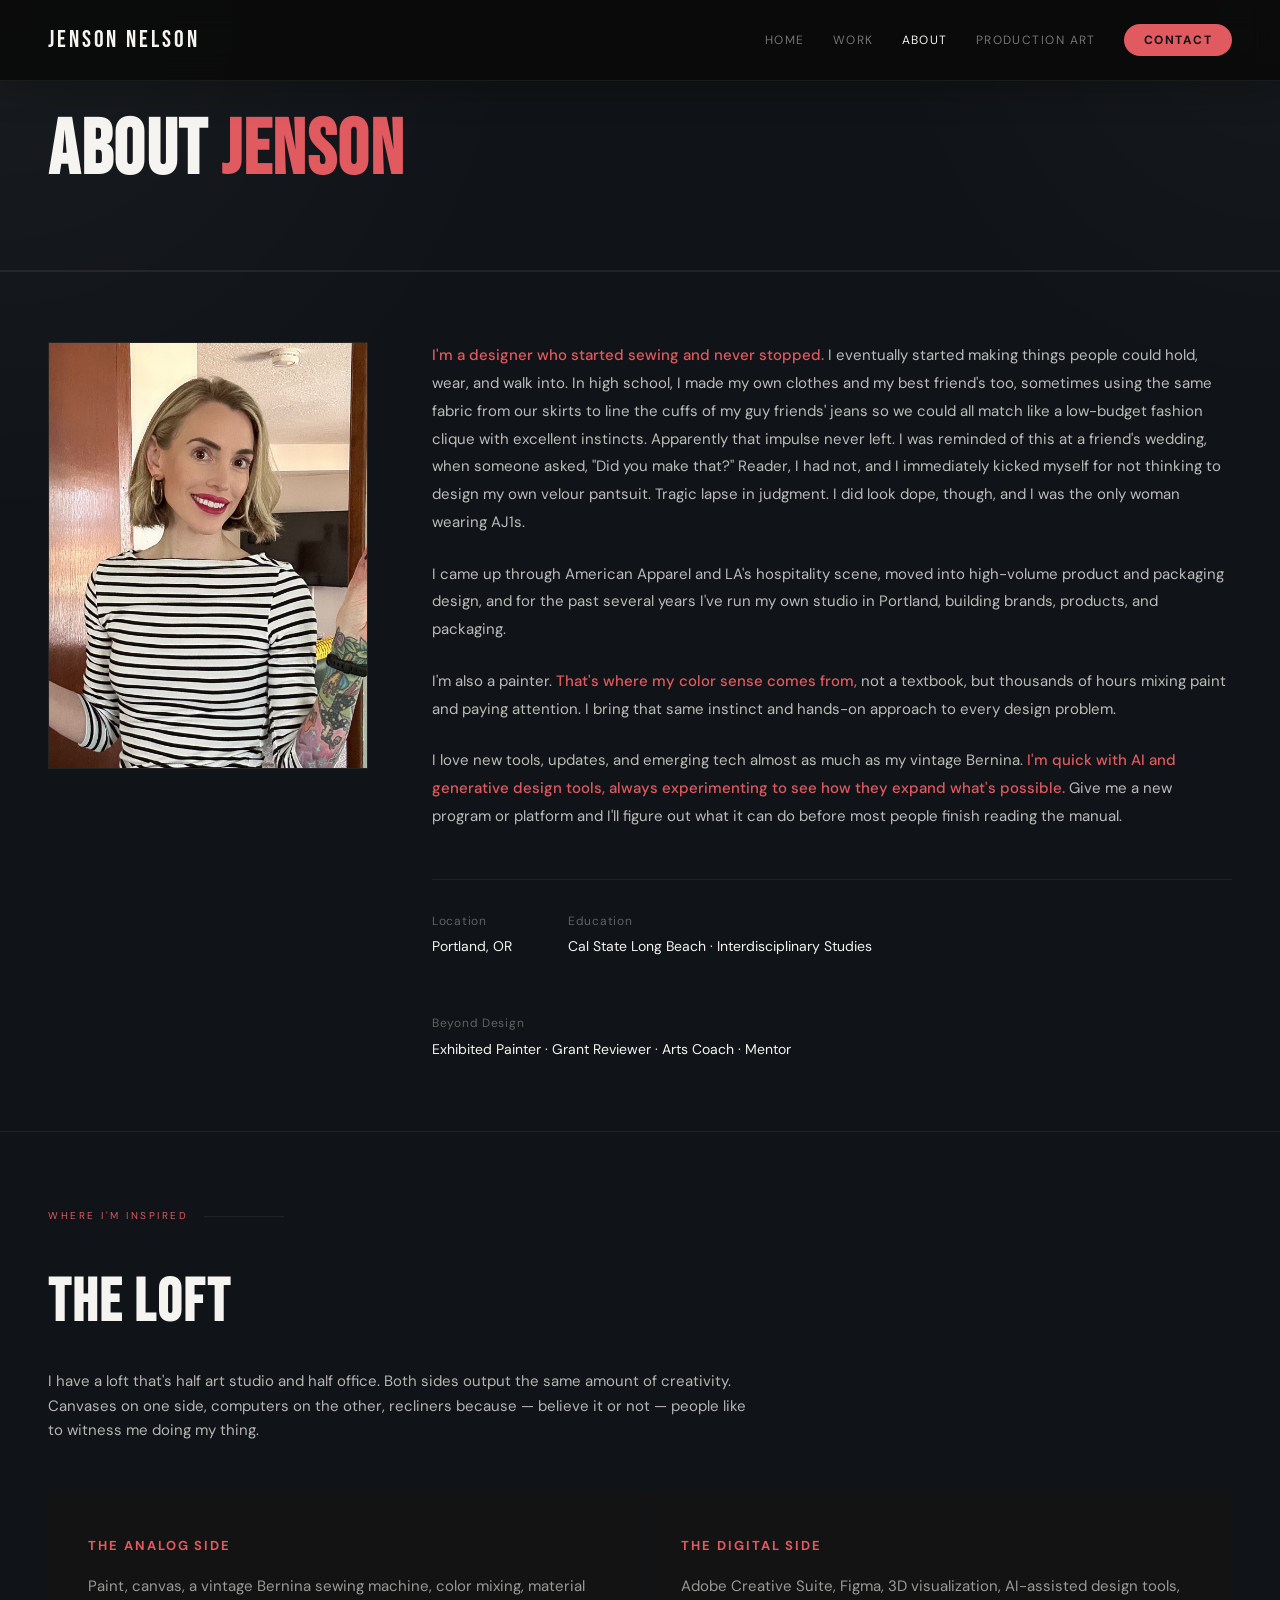
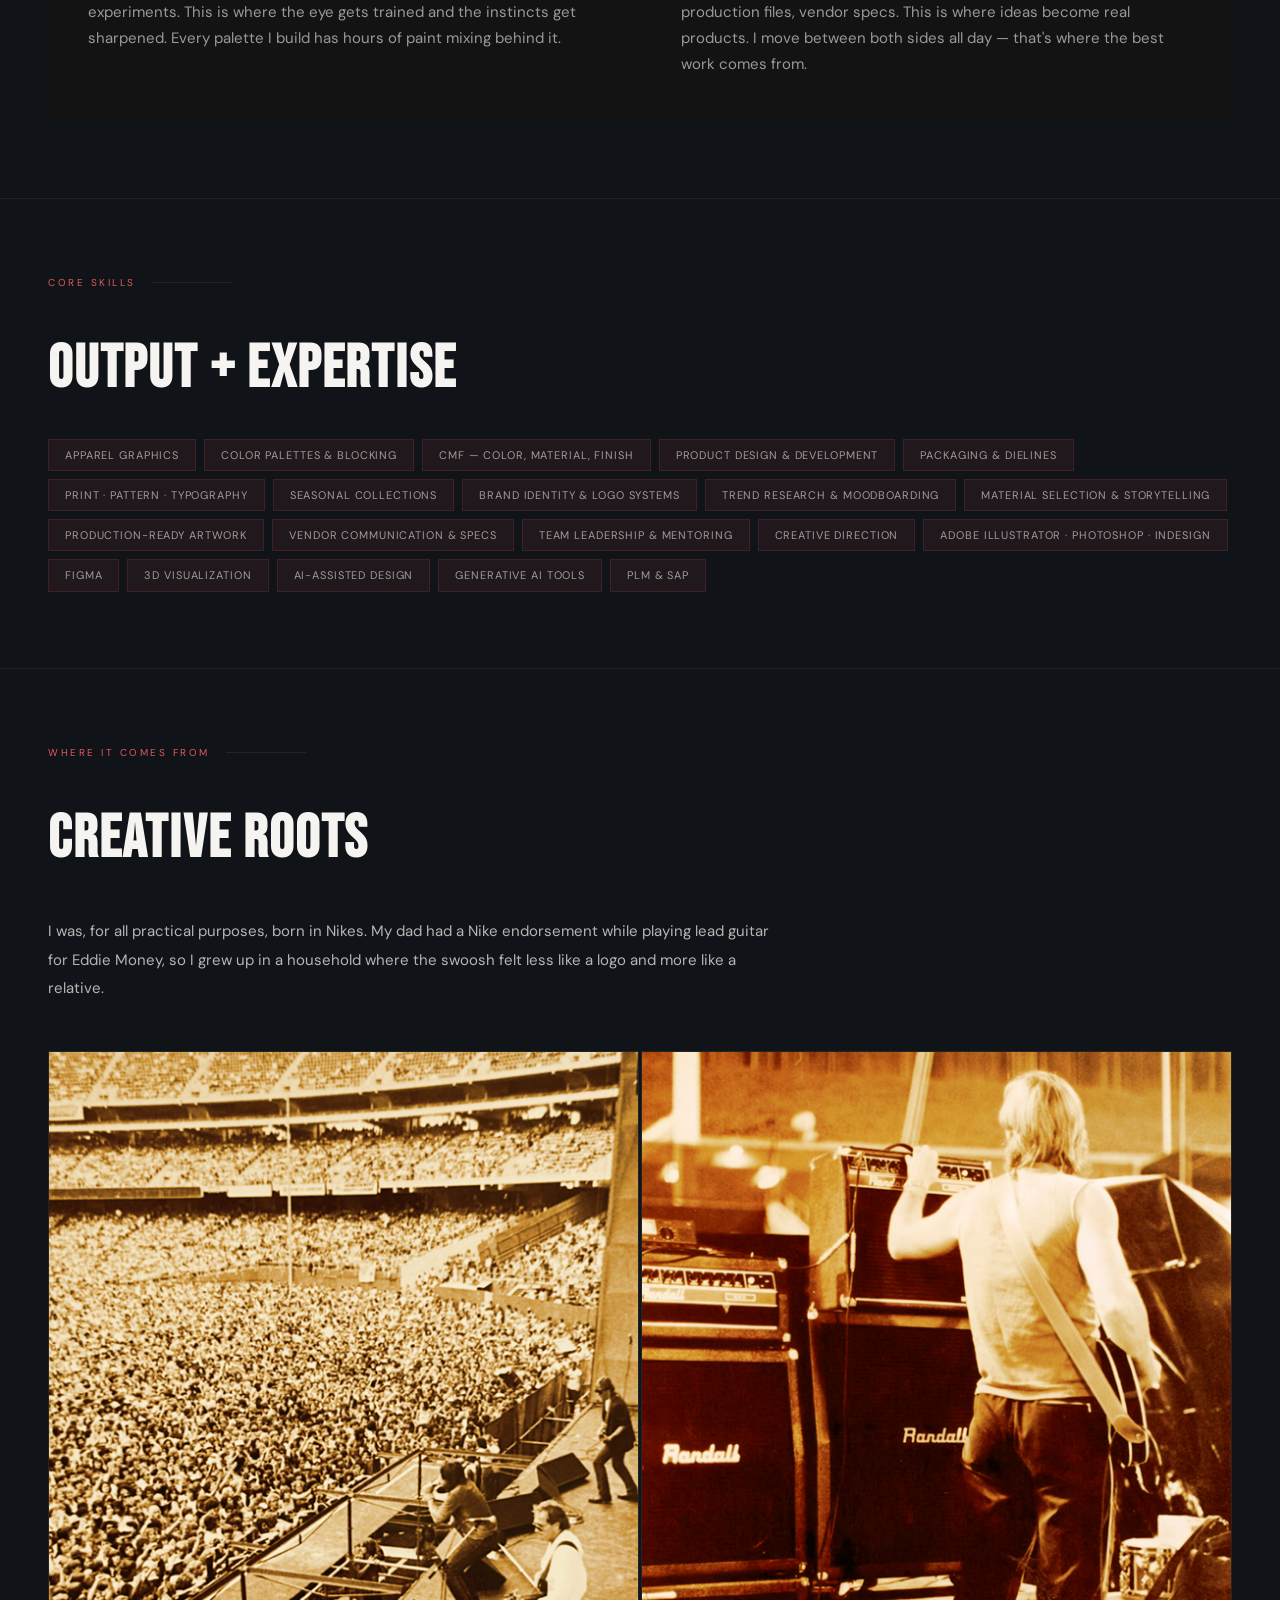
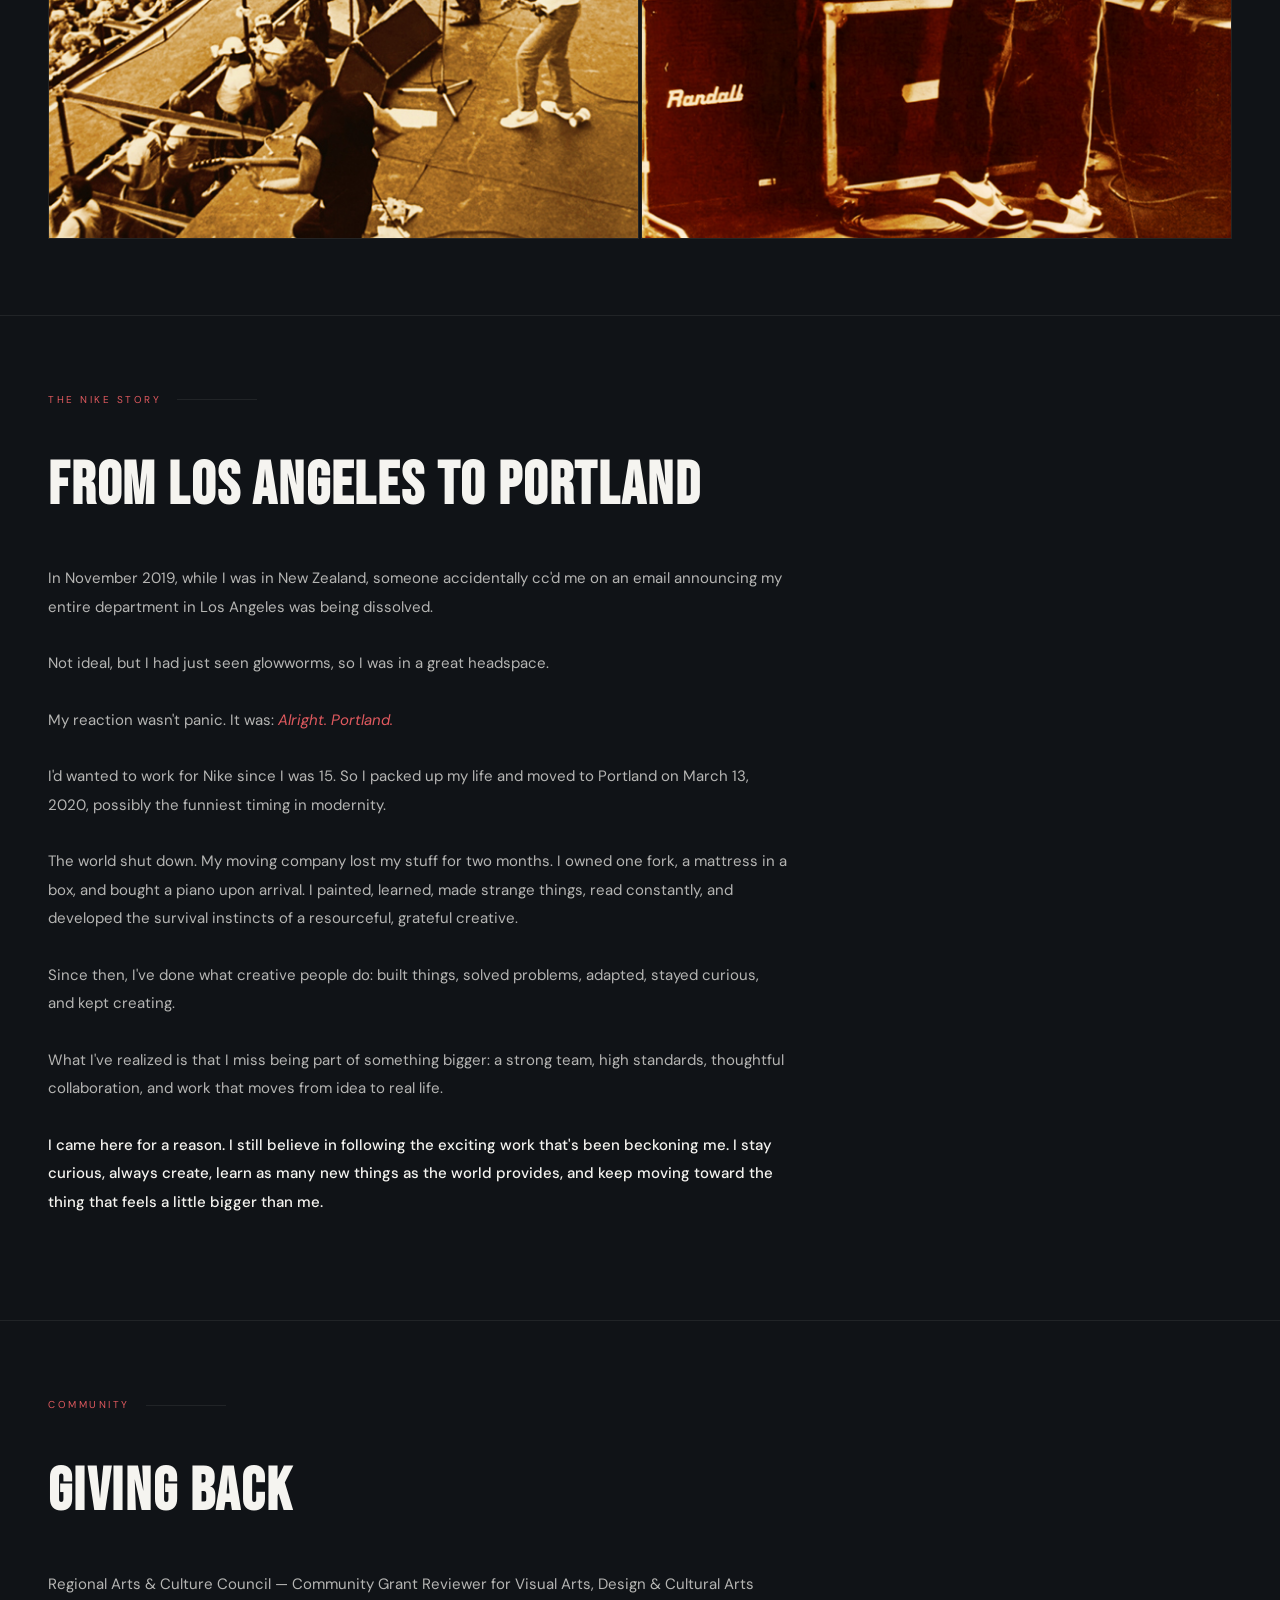
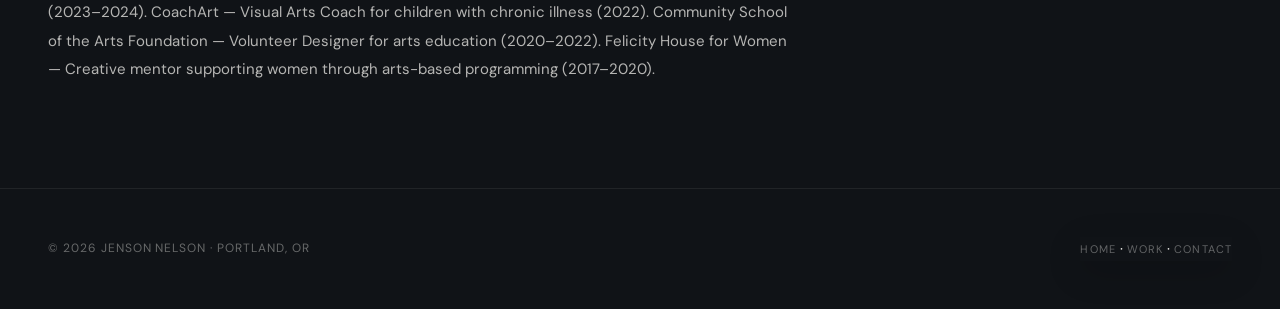
==== commit 823dddb2: "Switch accent to pink coral #E05A5F and add Basketball Graphic Design button Co-Authored-By: Claude " ====
--- a/about.html
+++ b/about.html
@@ -119,7 +119,7 @@
     font-size: 15px;
     line-height: 1.75;
     color: rgba(245,244,240,0.5);
-    border-left: 2px solid rgba(217,80,58,0.3);
+    border-left: 2px solid rgba(224,90,95,0.3);
     padding-left: 24px;
     margin: 32px 0;
     font-style: italic;
@@ -177,8 +177,8 @@
     margin-top: 40px;
   }
   .tag {
-    background: rgba(217,80,58,0.08);
-    border: 1px solid rgba(217,80,58,0.15);
+    background: rgba(224,90,95,0.08);
+    border: 1px solid rgba(224,90,95,0.15);
     padding: 6px 16px;
     font-size: 11px;
     letter-spacing: 0.08em;
--- a/style.css
+++ b/style.css
@@ -5,7 +5,7 @@
 :root {
   --black: #101317;
   --white: #f5f4f0;
-  --orange: #D9503A;
+  --orange: #E05A5F;
   --mid: #131313;
   --mid-2: #1a1a1a;
   --rule: rgba(255,255,255,0.07);
@@ -37,7 +37,7 @@
 a { color: var(--orange); text-decoration: none; transition: opacity 0.2s, color 0.2s, transform 0.2s; }
 a:hover { opacity: 0.82; }
 img, video { display: block; max-width: 100%; }
-::selection { background: rgba(217,80,58,0.92); color: var(--black); }
+::selection { background: rgba(224,90,95,0.92); color: var(--black); }
 
 /* === NAV === */
 nav {
@@ -83,7 +83,7 @@
   text-transform: uppercase;
   border-radius: 999px;
 }
-.nav-cta:hover { background: #C24630 !important; opacity: 1 !important; transform: translateY(-1px); }
+.nav-cta:hover { background: #C94B50 !important; opacity: 1 !important; transform: translateY(-1px); }
 
 /* === SHARED SECTION === */
 section { padding: 76px 48px; border-top: 1px solid var(--rule); }
@@ -132,7 +132,7 @@
   box-shadow: var(--shadow);
   transition: background 0.2s, transform 0.2s, box-shadow 0.2s;
 }
-.btn-primary:hover { background: #C24630; opacity: 1; transform: translateY(-2px); box-shadow: 0 24px 70px rgba(0,0,0,0.3); }
+.btn-primary:hover { background: #C94B50; opacity: 1; transform: translateY(-2px); box-shadow: 0 24px 70px rgba(0,0,0,0.3); }
 .btn-secondary {
   display: inline-block;
   border: 1px solid rgba(245,244,240,0.15);
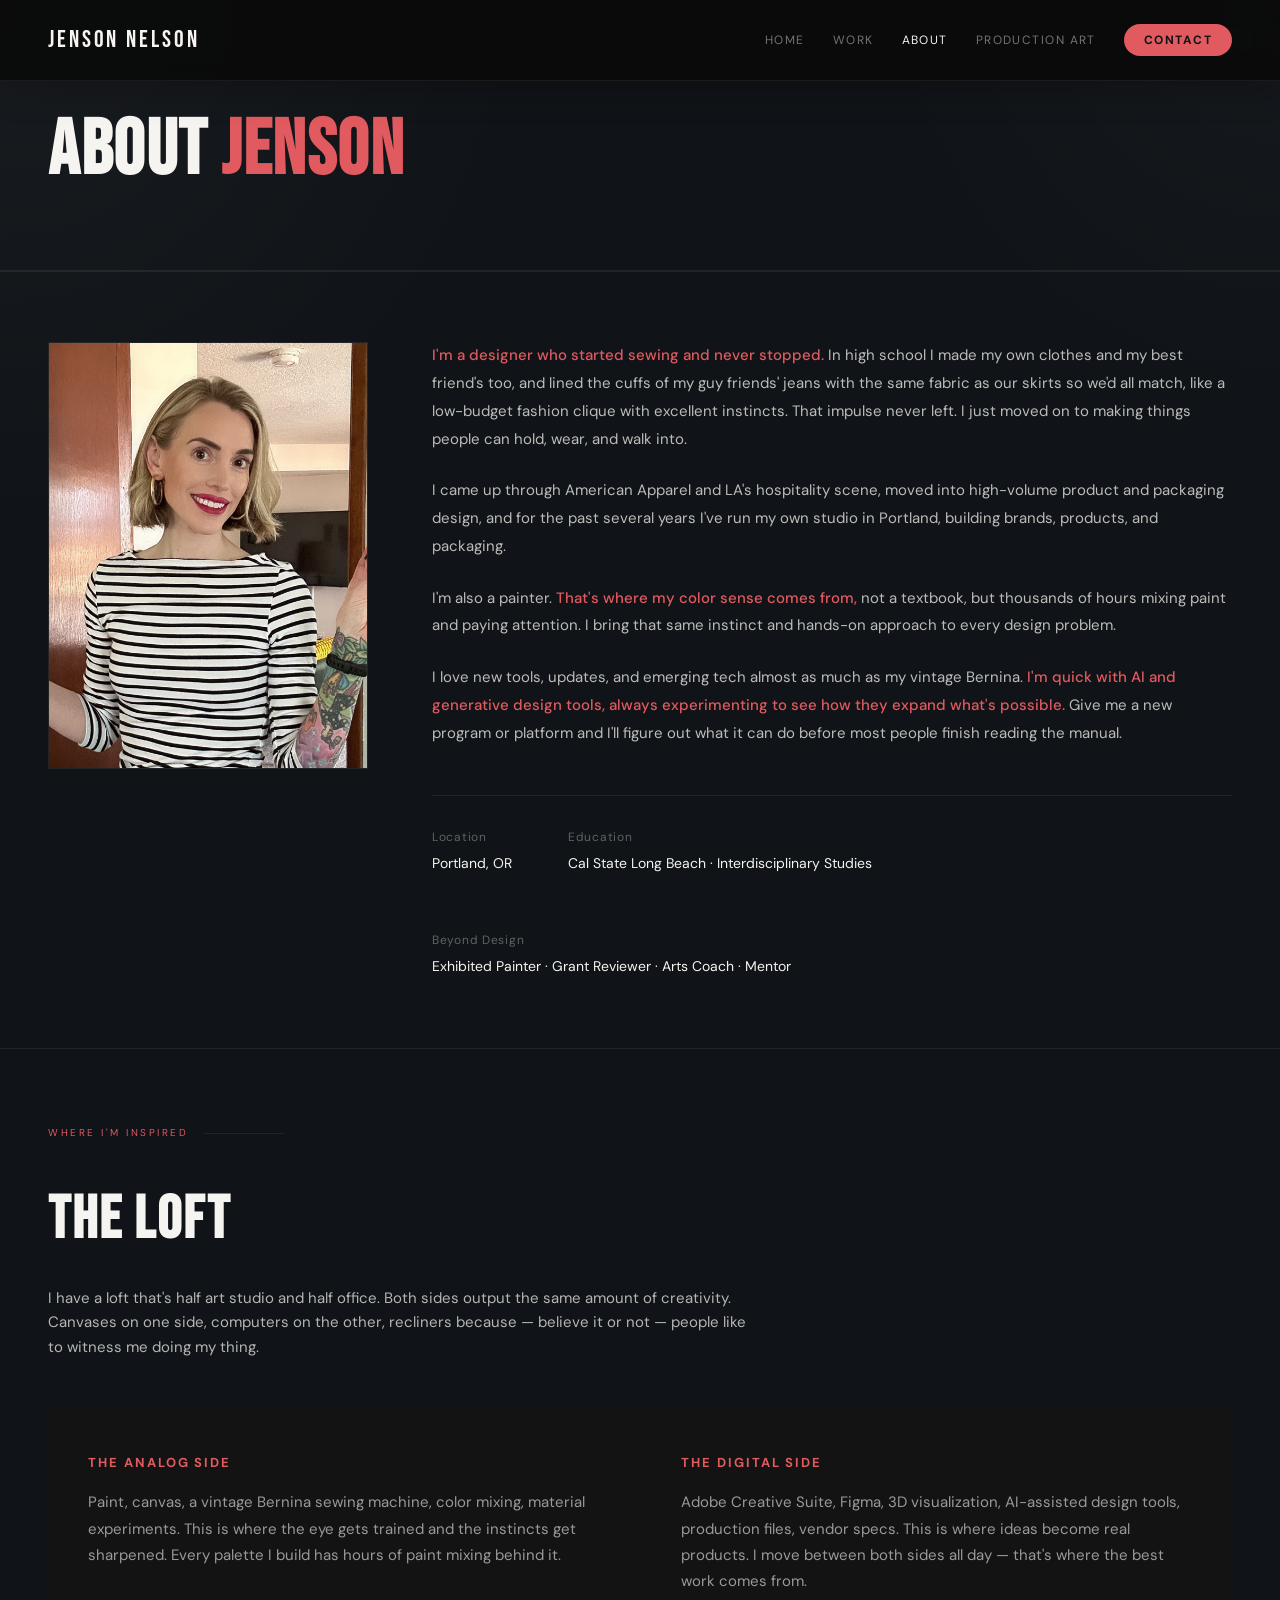
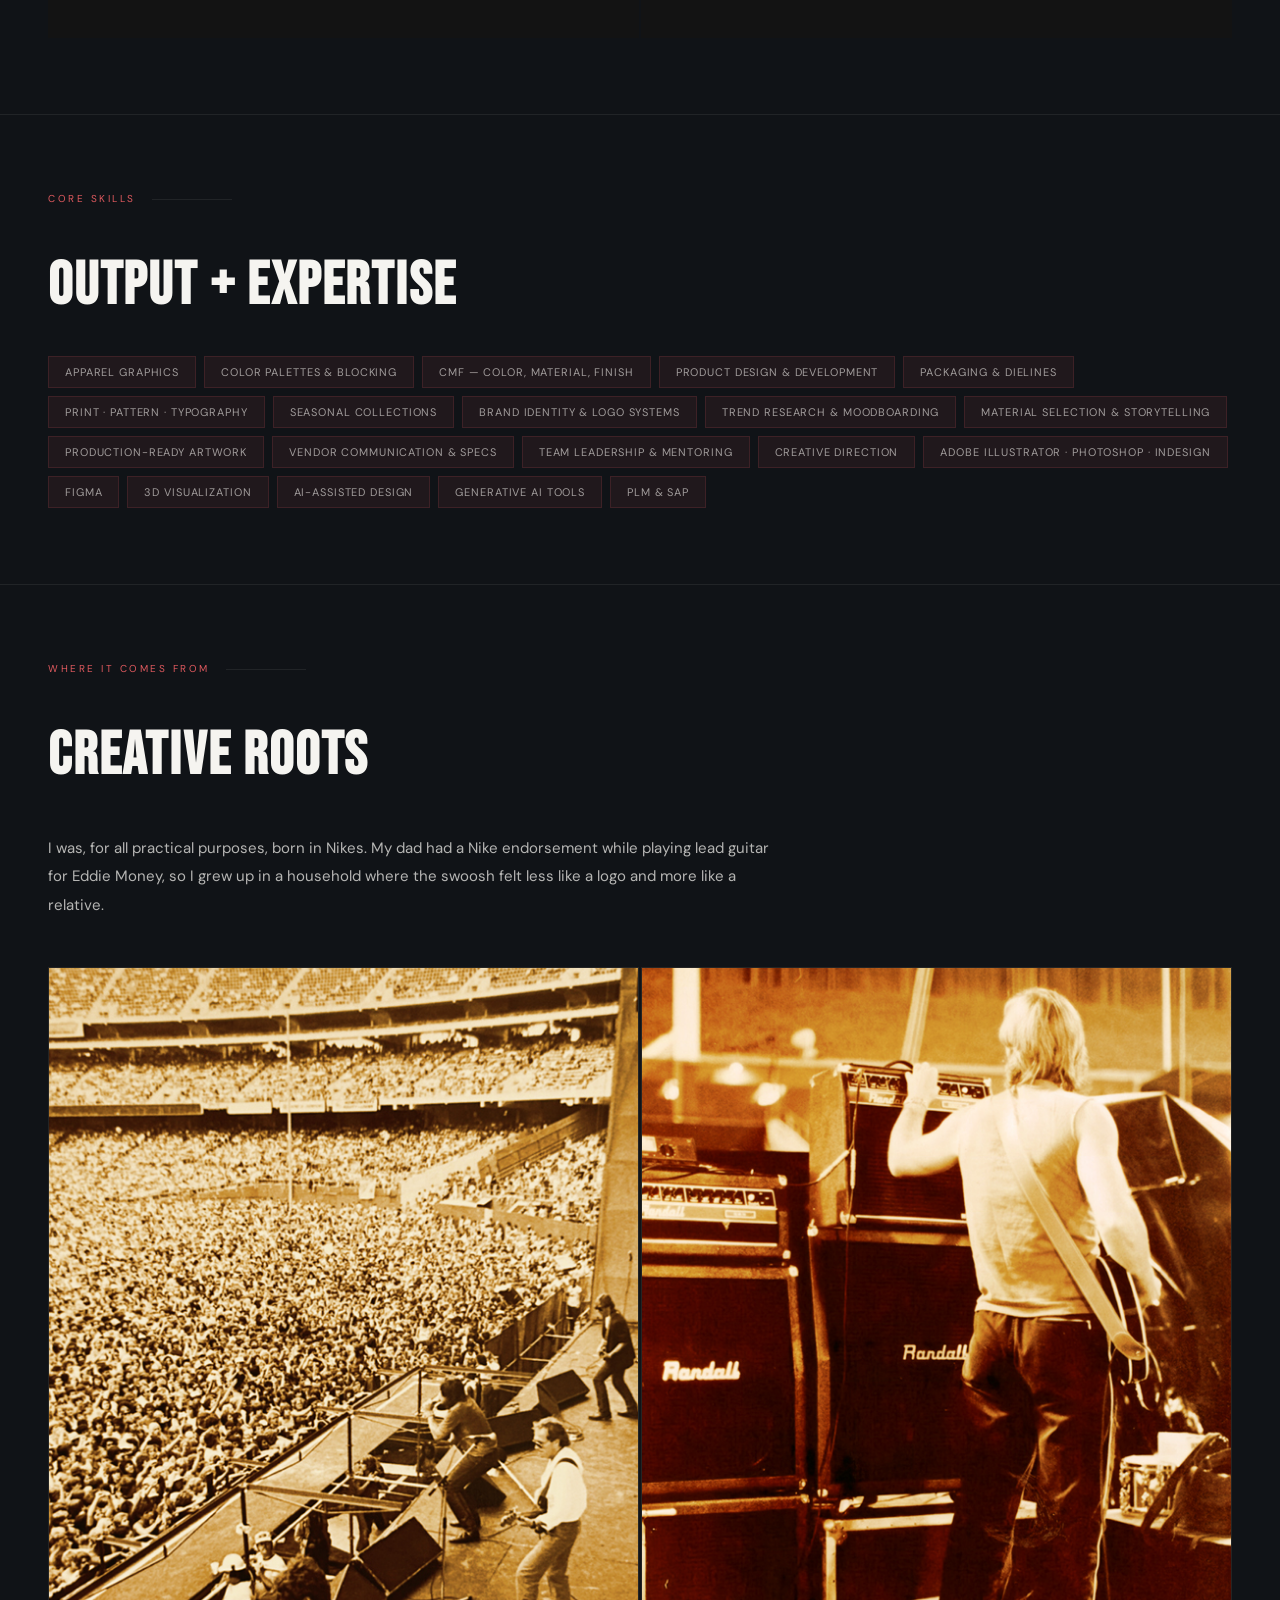
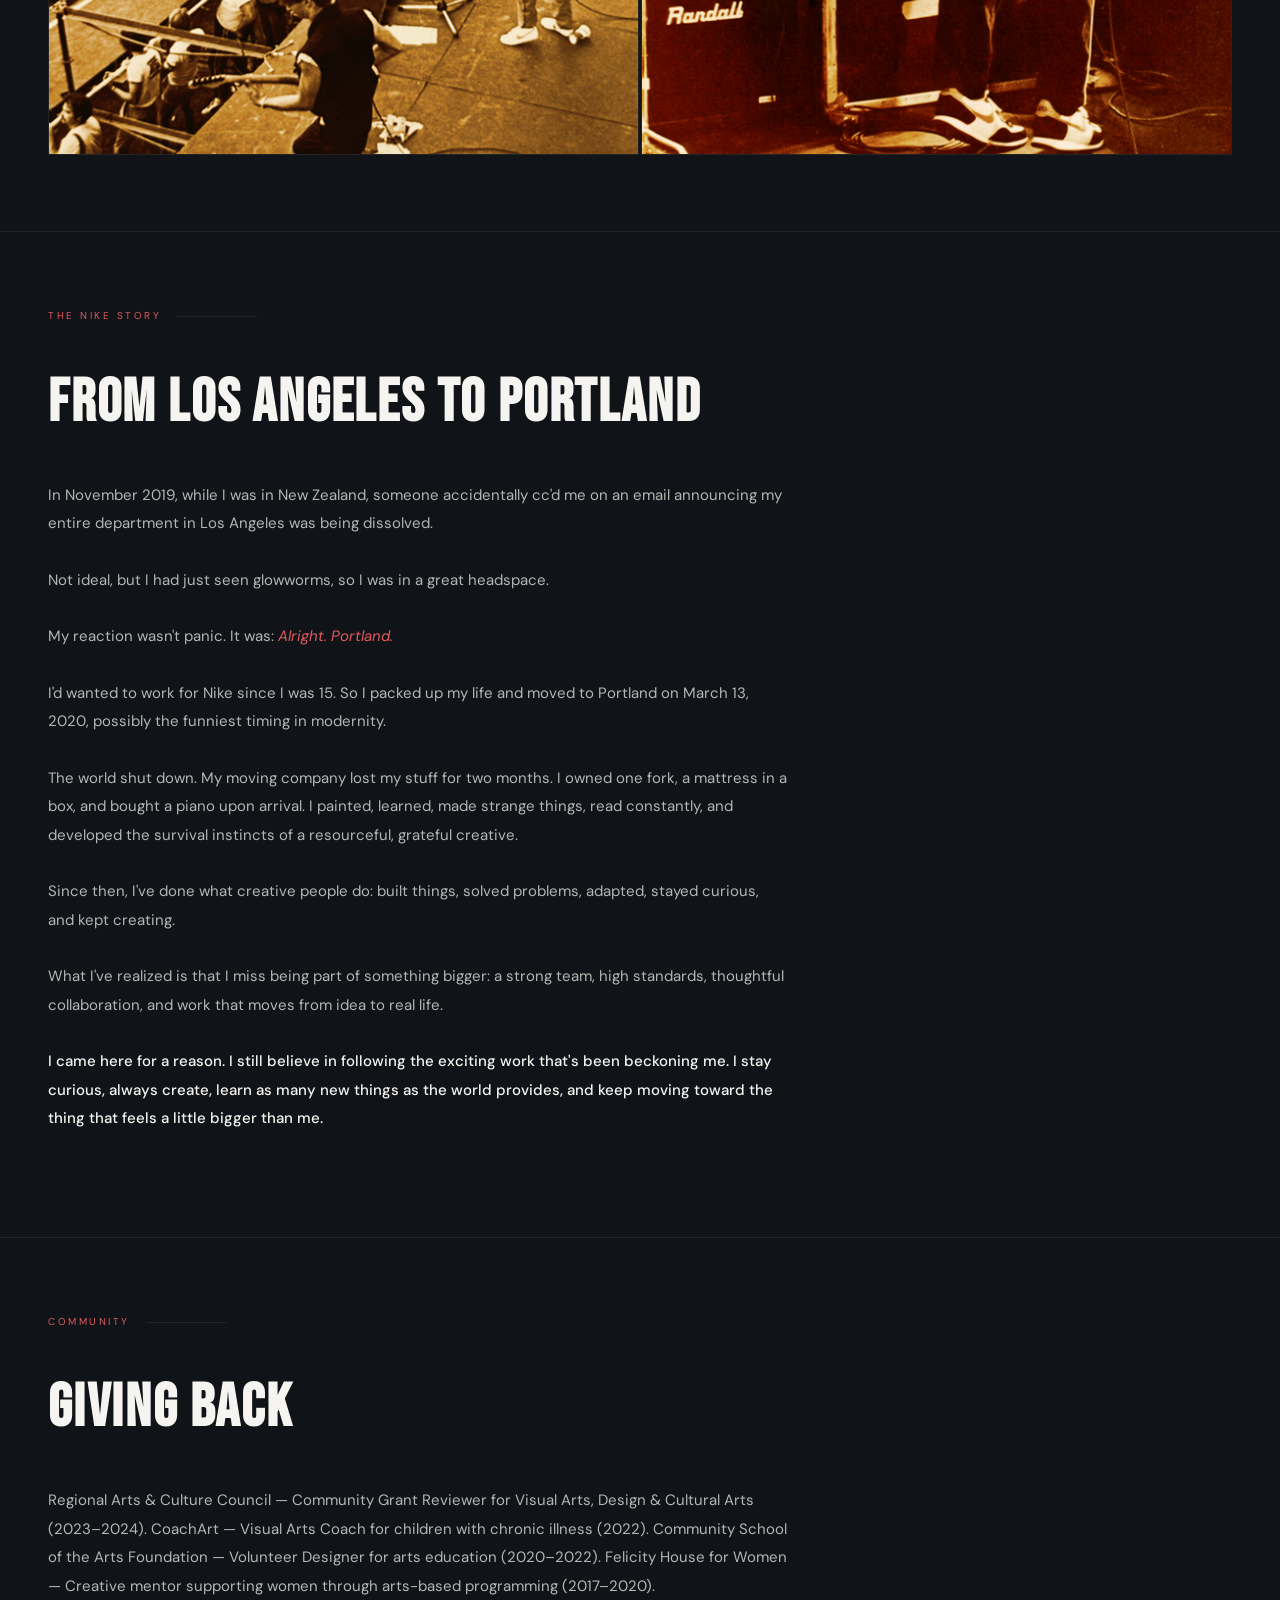
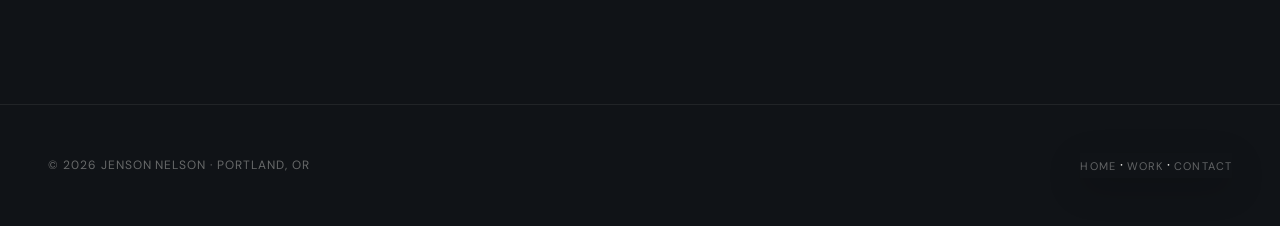
==== commit a29066c3: "About: trim intro paragraph Co-Authored-By: Claude Fable 5.1 <noreply@anthropic.com>" ====
--- a/about.html
+++ b/about.html
@@ -226,7 +226,7 @@
   </div>
 
   <div class="about-text anim-3">
-    <p><em>I'm a designer who started sewing and never stopped.</em> I eventually started making things people could hold, wear, and walk into. In high school, I made my own clothes and my best friend's too, sometimes using the same fabric from our skirts to line the cuffs of my guy friends' jeans so we could all match like a low-budget fashion clique with excellent instincts. Apparently that impulse never left. I was reminded of this at a friend's wedding, when someone asked, "Did you make that?" Reader, I had not, and I immediately kicked myself for not thinking to design my own velour pantsuit. Tragic lapse in judgment. I did look dope, though, and I was the only woman wearing AJ1s.</p>
+    <p><em>I'm a designer who started sewing and never stopped.</em> In high school I made my own clothes and my best friend's too, and lined the cuffs of my guy friends' jeans with the same fabric as our skirts so we'd all match, like a low-budget fashion clique with excellent instincts. That impulse never left. I just moved on to making things people can hold, wear, and walk into.</p>
 
     <p>I came up through American Apparel and LA's hospitality scene, moved into high-volume product and packaging design, and for the past several years I've run my own studio in Portland, building brands, products, and packaging.</p>
 
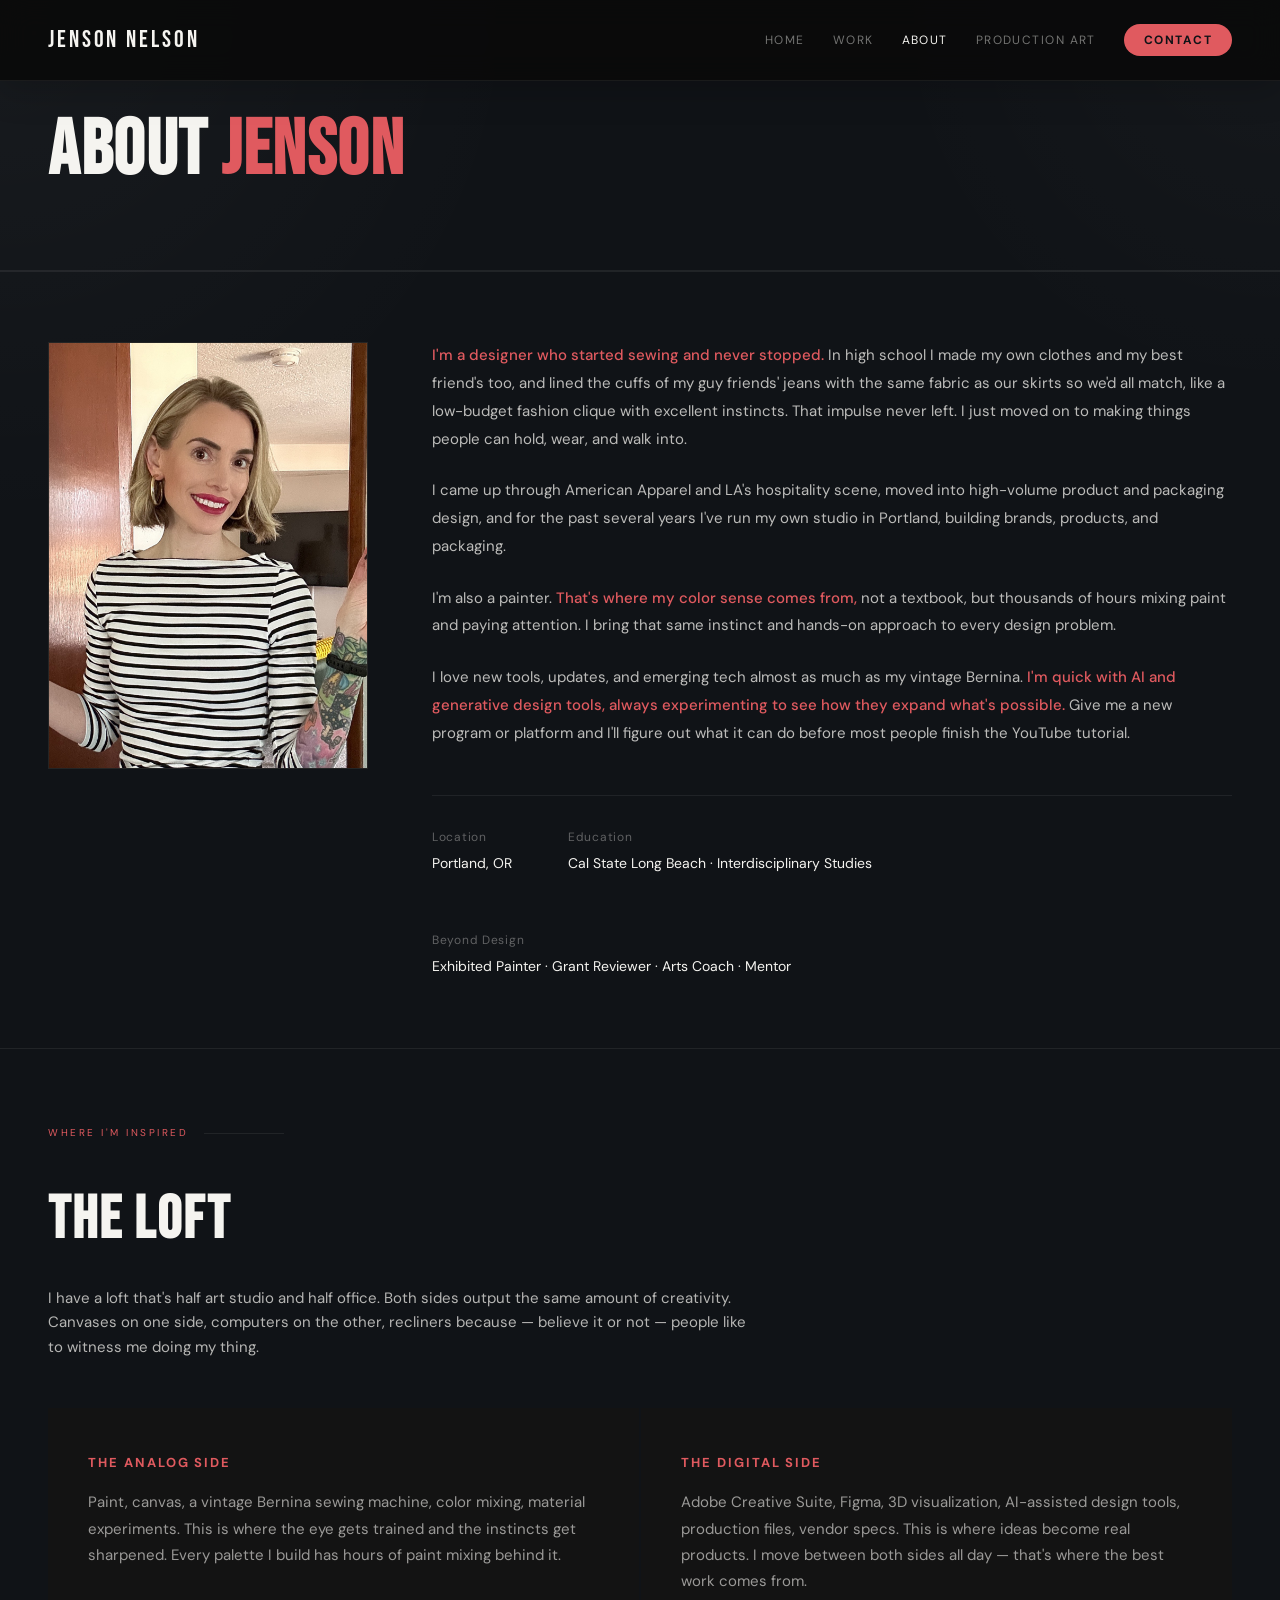
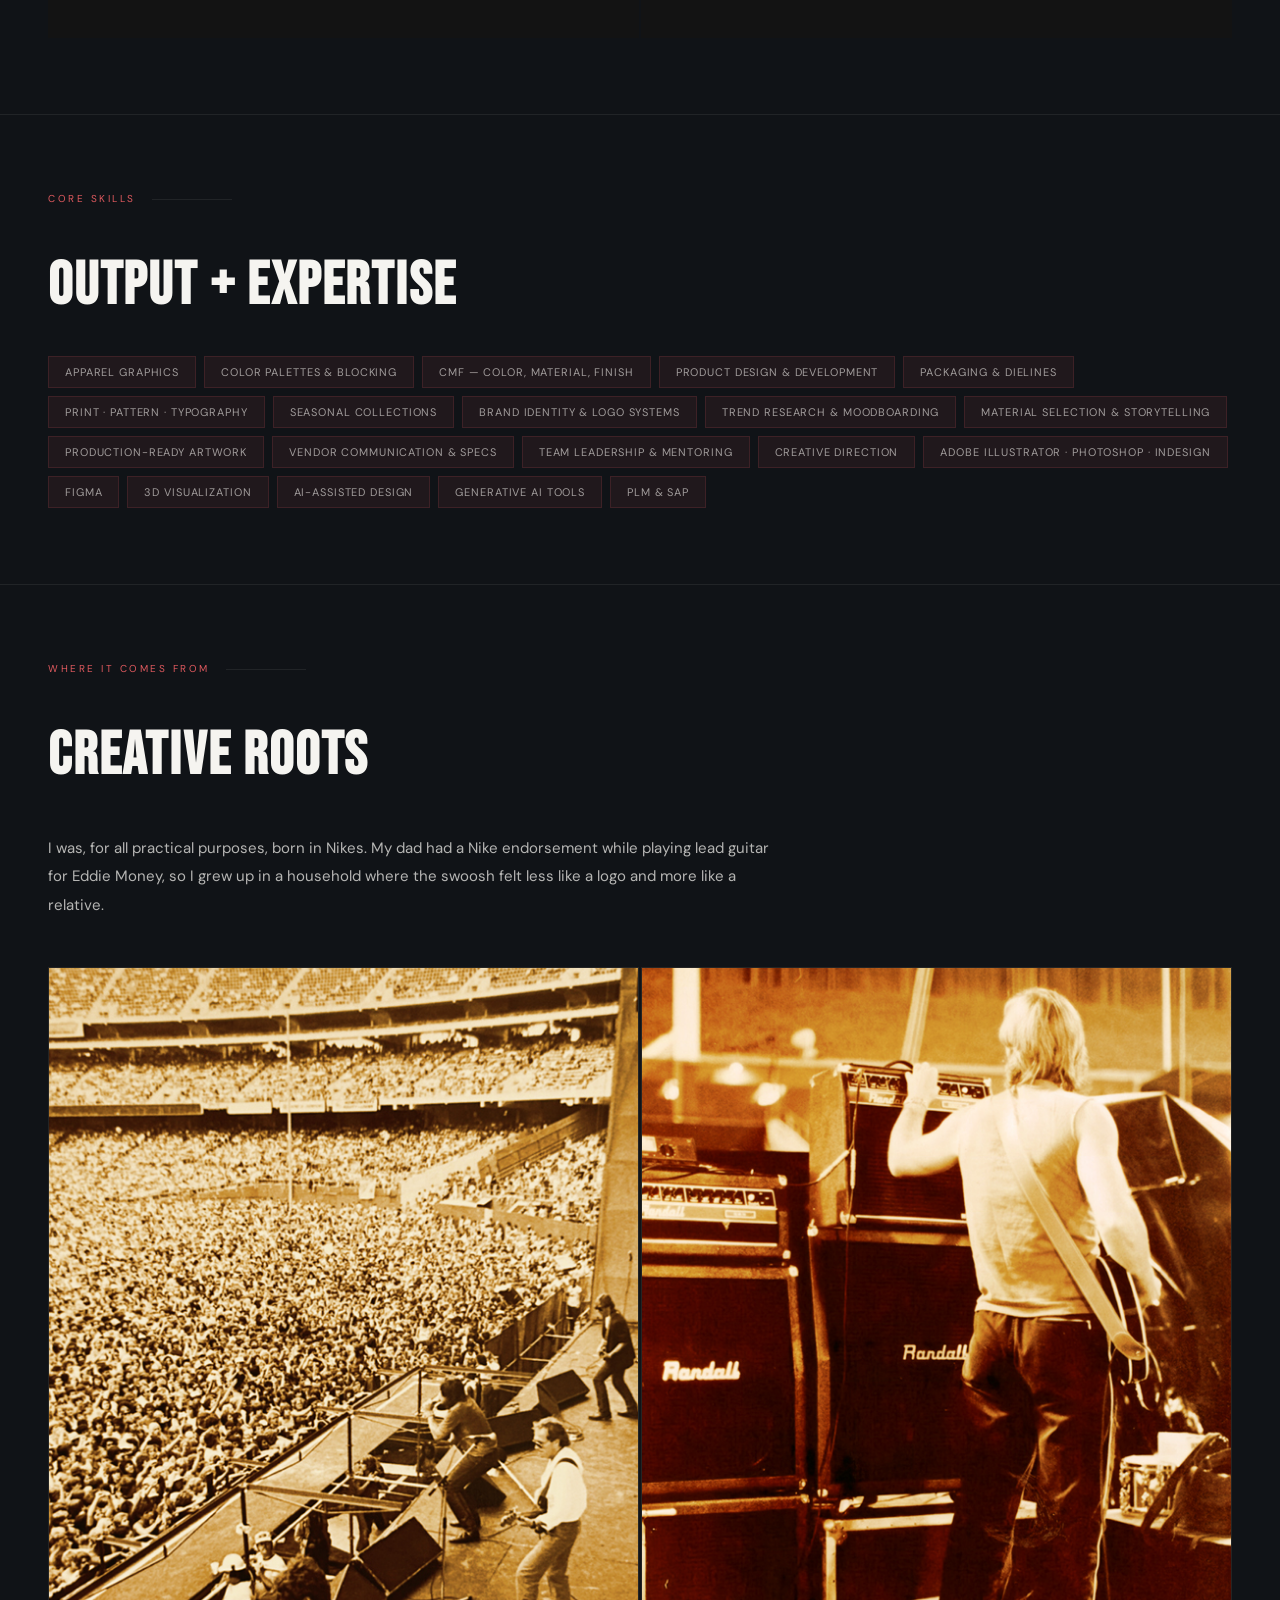
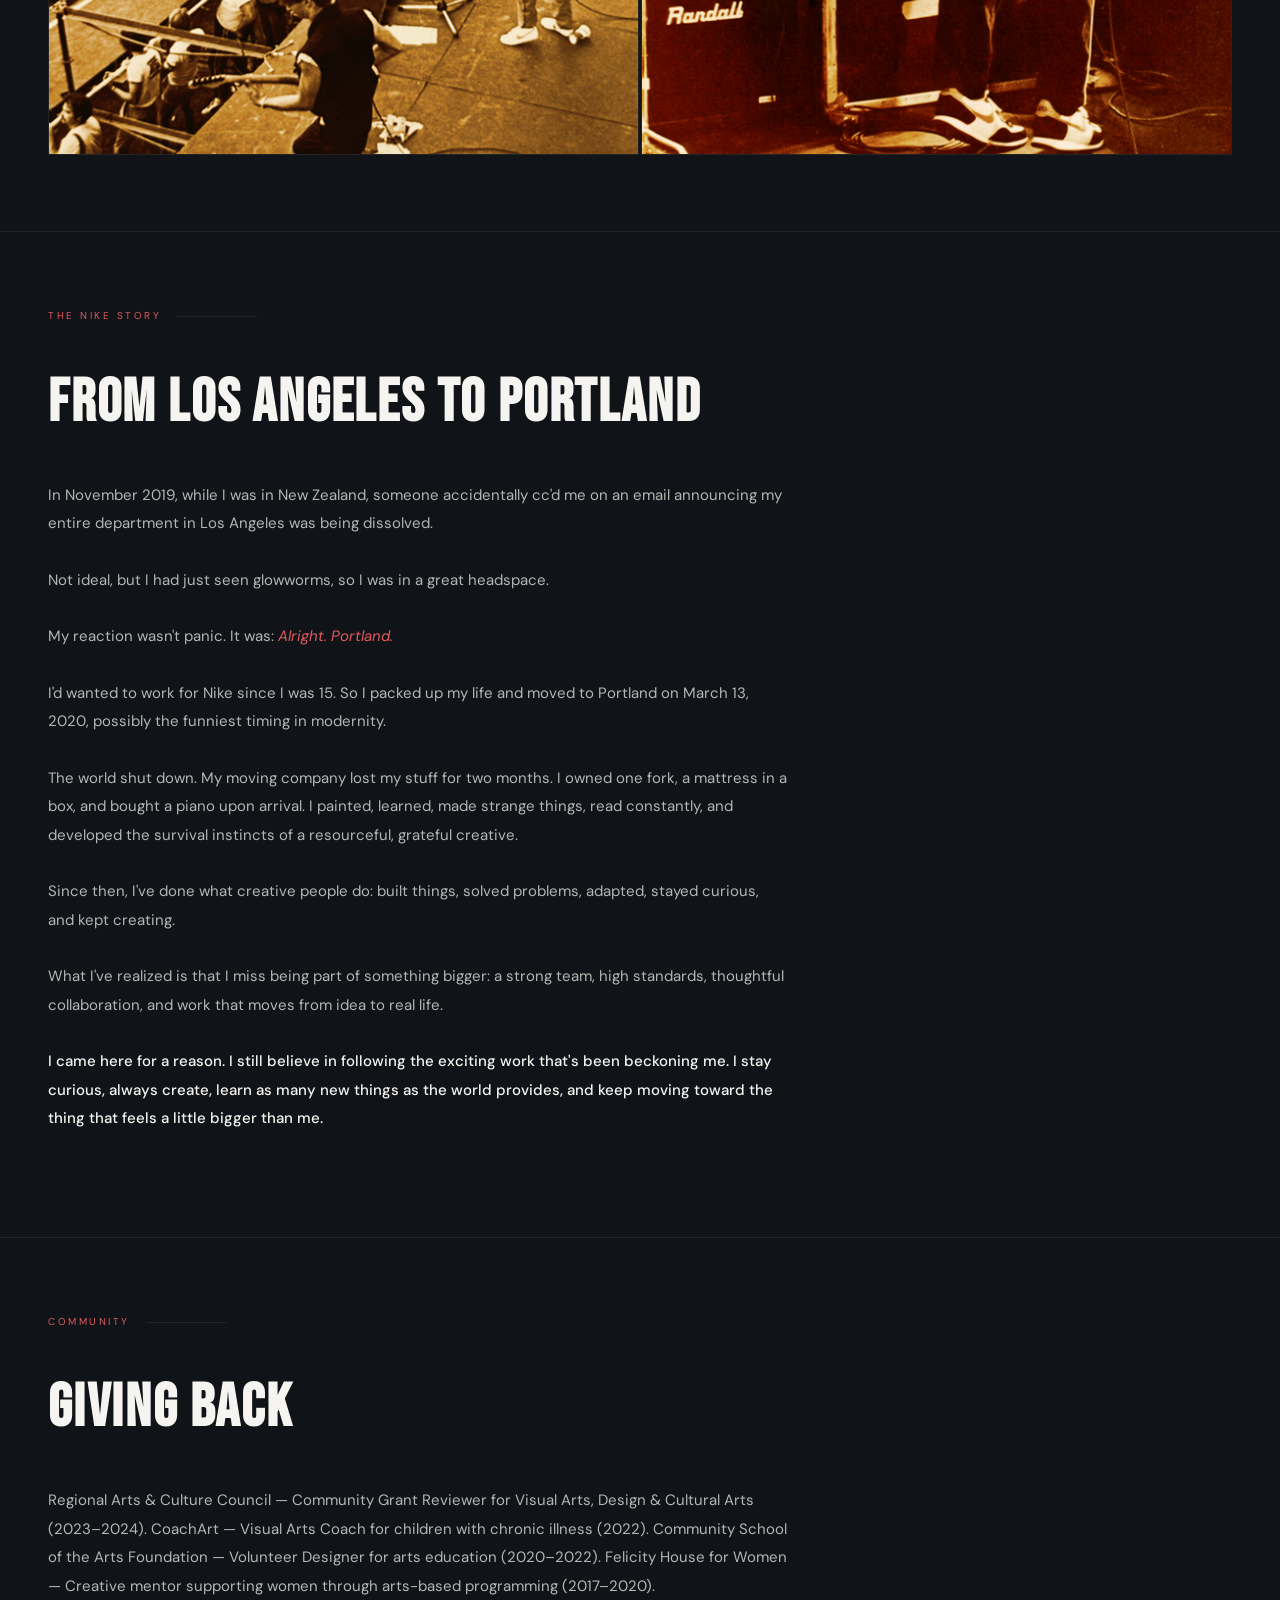
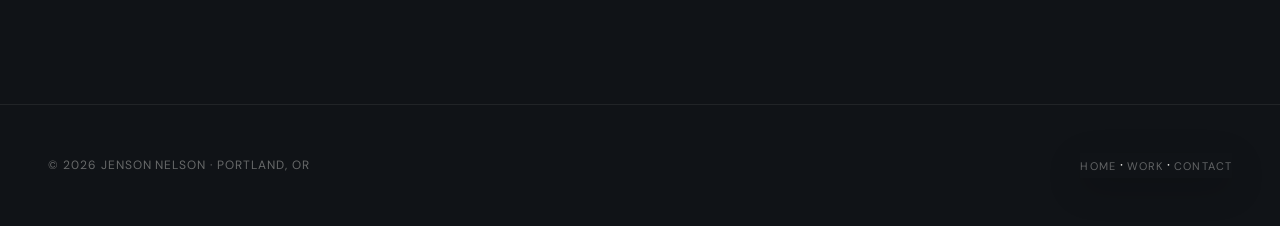
==== commit 22677ebd: "About: YouTube tutorial line Co-Authored-By: Claude Fable 5.1 <noreply@anthropic.com>" ====
--- a/about.html
+++ b/about.html
@@ -232,7 +232,7 @@
 
     <p>I'm also a painter. <em>That's where my color sense comes from,</em> not a textbook, but thousands of hours mixing paint and paying attention. I bring that same instinct and hands-on approach to every design problem.</p>
 
-    <p>I love new tools, updates, and emerging tech almost as much as my vintage Bernina. <em>I'm quick with AI and generative design tools, always experimenting to see how they expand what's possible.</em> Give me a new program or platform and I'll figure out what it can do before most people finish reading the manual.</p>
+    <p>I love new tools, updates, and emerging tech almost as much as my vintage Bernina. <em>I'm quick with AI and generative design tools, always experimenting to see how they expand what's possible.</em> Give me a new program or platform and I'll figure out what it can do before most people finish the YouTube tutorial.</p>
 
     <div class="detail-bar">
       <div class="detail-item">Location<span>Portland, OR</span></div>
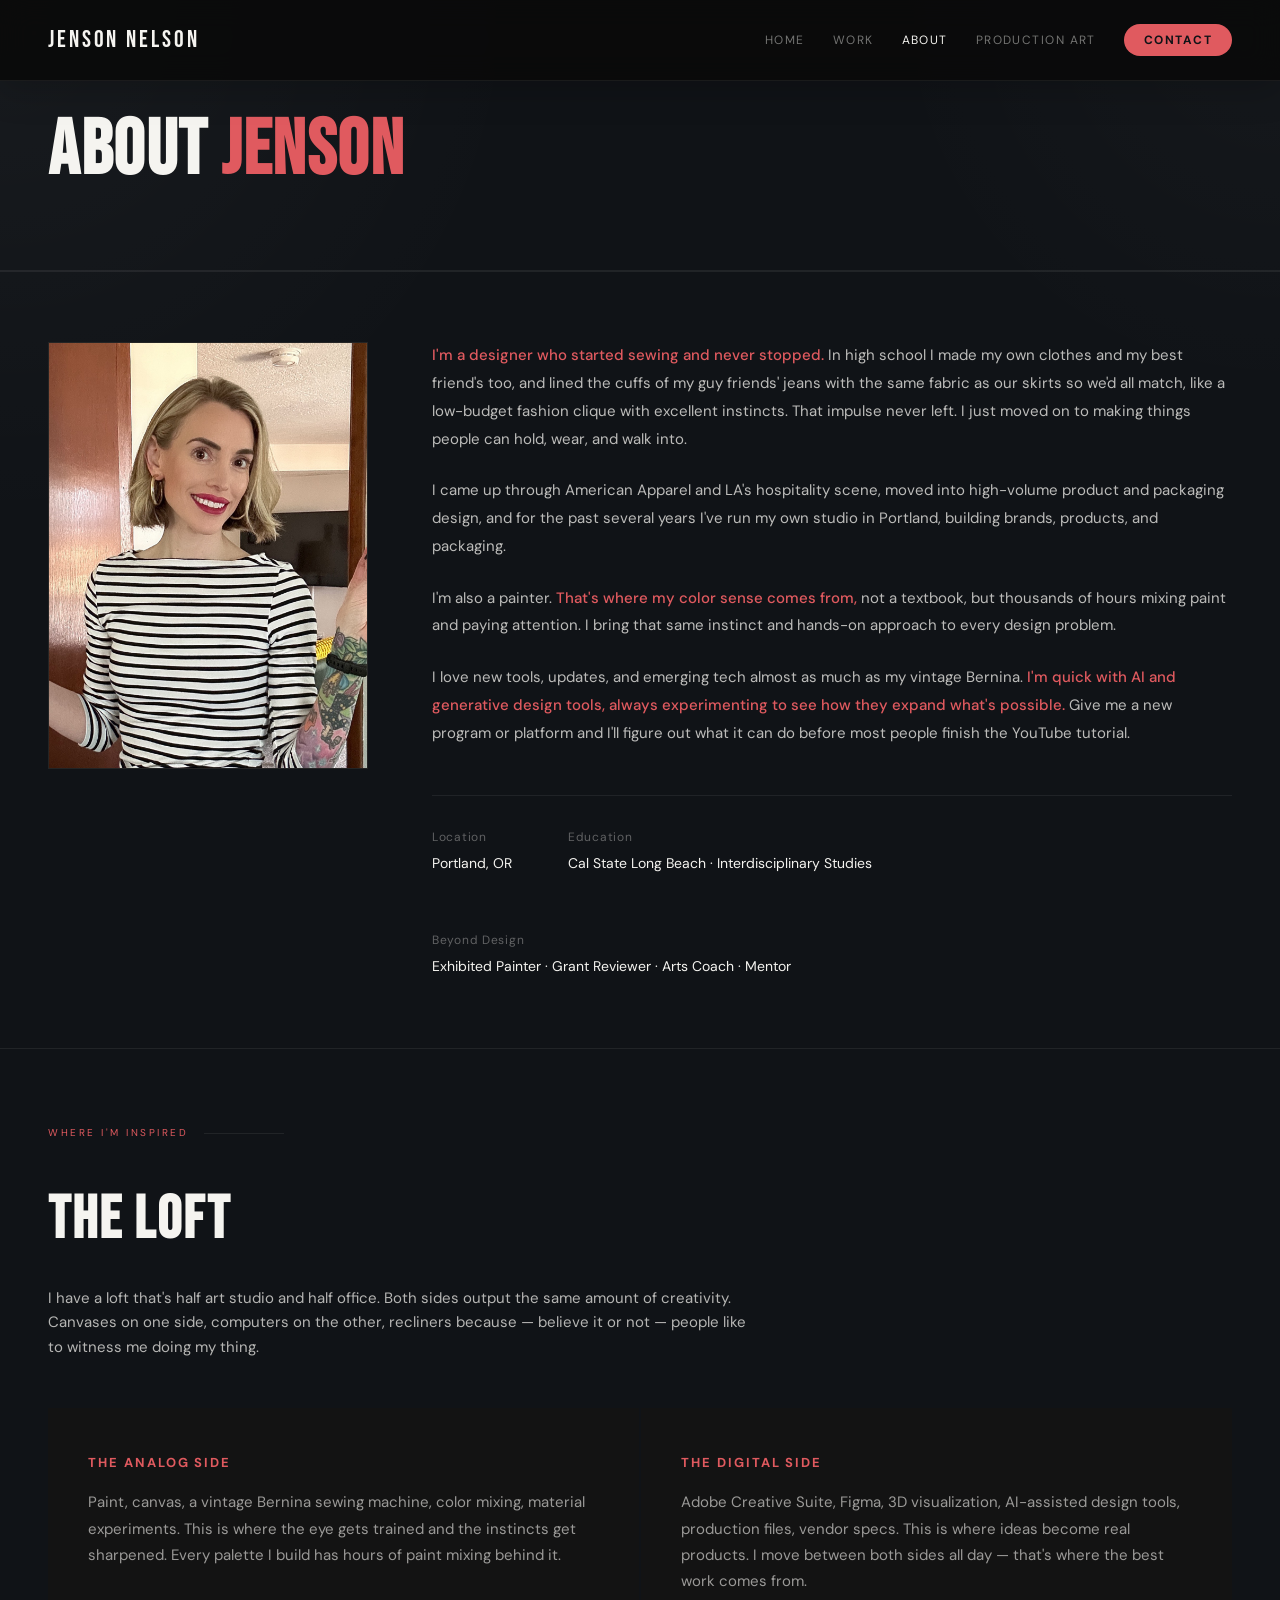
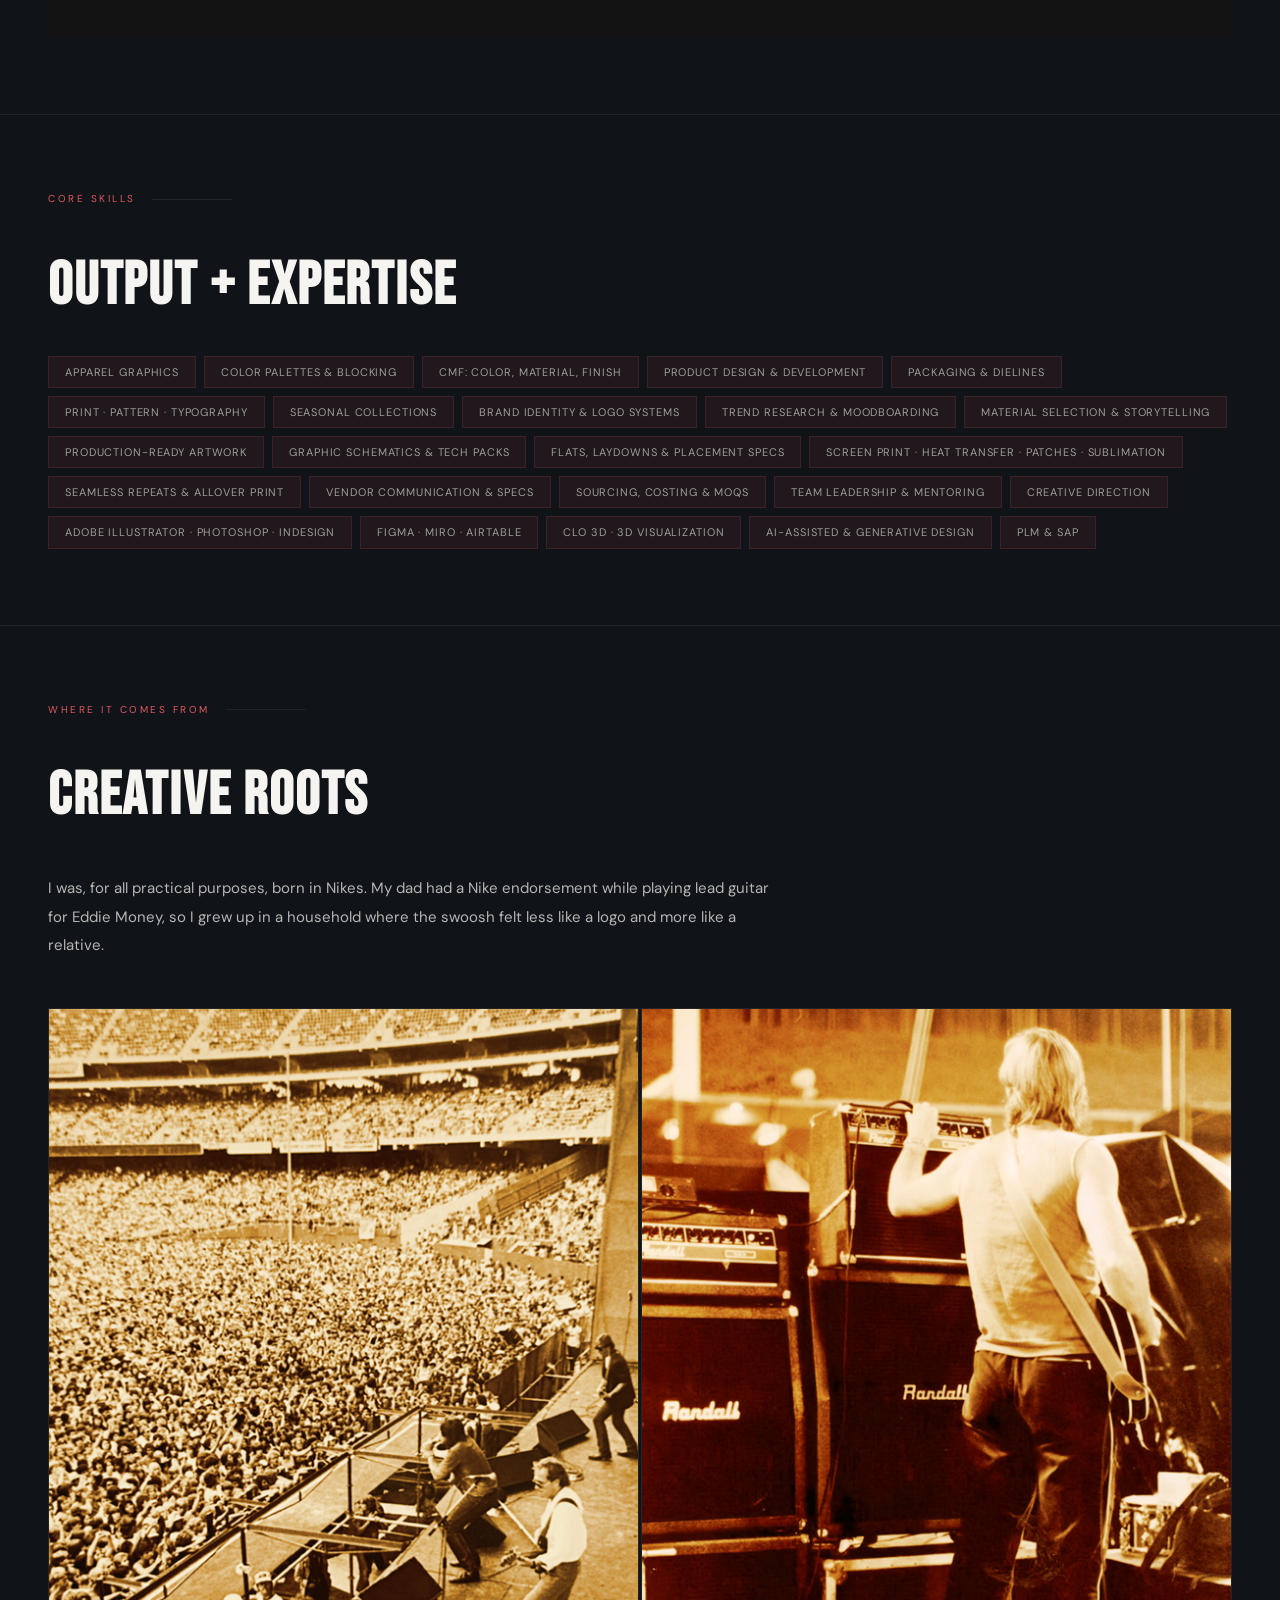
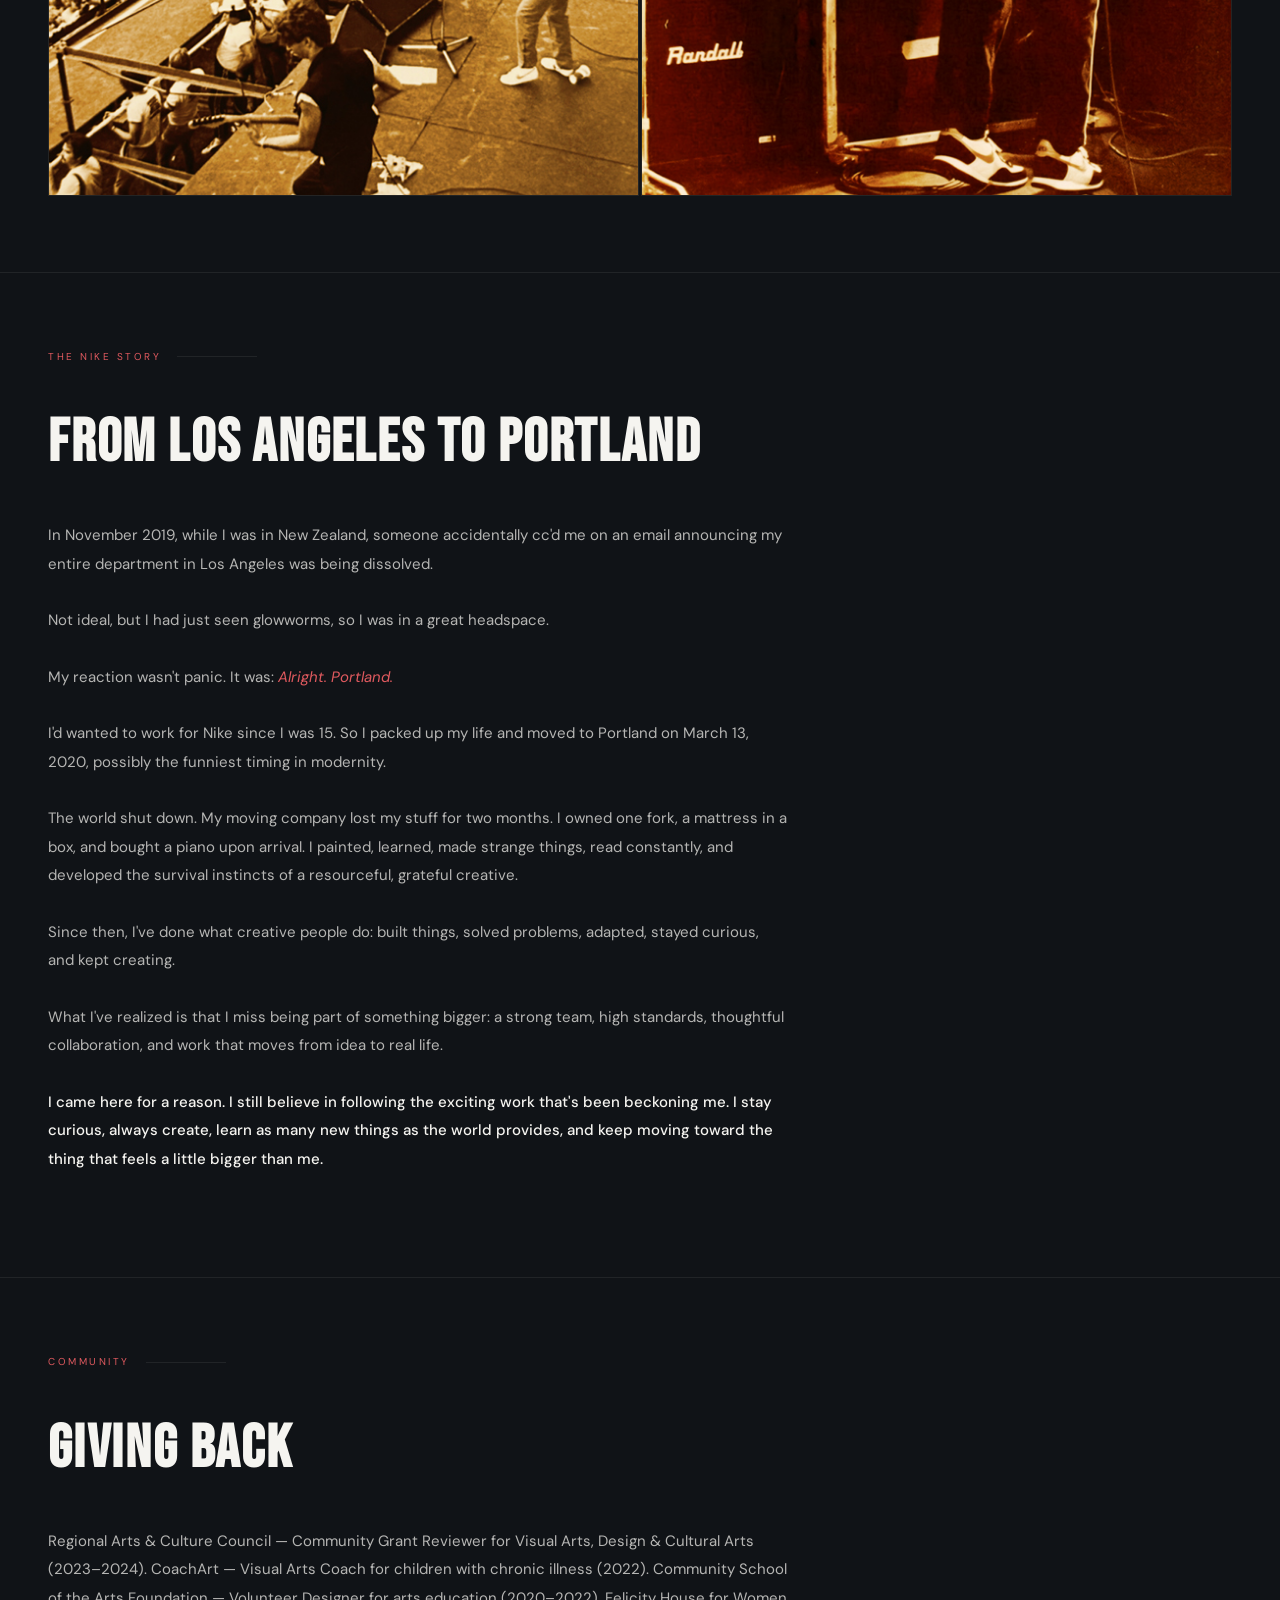
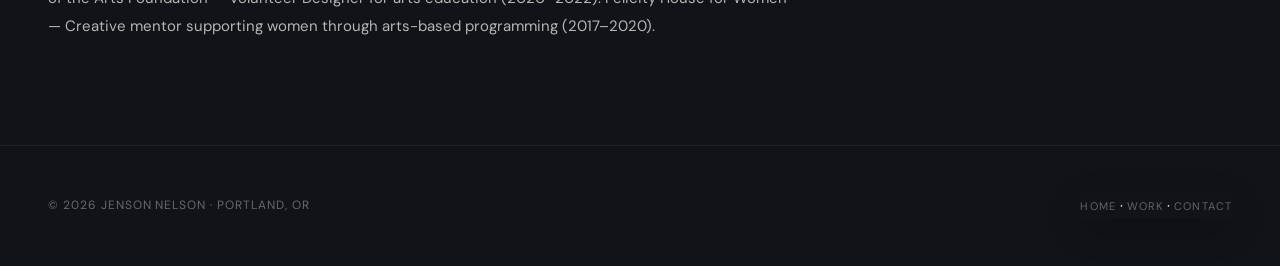
==== commit 9a515366: "About: add production skills to Output and Expertise Co-Authored-By: Claude Fable 5.1 <noreply@anthr" ====
--- a/about.html
+++ b/about.html
@@ -268,7 +268,7 @@
   <div class="tag-grid reveal">
     <span class="tag">Apparel Graphics</span>
     <span class="tag">Color Palettes & Blocking</span>
-    <span class="tag">CMF — Color, Material, Finish</span>
+    <span class="tag">CMF: Color, Material, Finish</span>
     <span class="tag">Product Design & Development</span>
     <span class="tag">Packaging & Dielines</span>
     <span class="tag">Print · Pattern · Typography</span>
@@ -277,14 +277,18 @@
     <span class="tag">Trend Research & Moodboarding</span>
     <span class="tag">Material Selection & Storytelling</span>
     <span class="tag">Production-Ready Artwork</span>
+      <span class="tag">Graphic Schematics &amp; Tech Packs</span>
+      <span class="tag">Flats, Laydowns &amp; Placement Specs</span>
+      <span class="tag">Screen Print · Heat Transfer · Patches · Sublimation</span>
+      <span class="tag">Seamless Repeats &amp; Allover Print</span>
     <span class="tag">Vendor Communication & Specs</span>
+      <span class="tag">Sourcing, Costing &amp; MOQs</span>
     <span class="tag">Team Leadership & Mentoring</span>
     <span class="tag">Creative Direction</span>
     <span class="tag">Adobe Illustrator · Photoshop · InDesign</span>
-    <span class="tag">Figma</span>
-    <span class="tag">3D Visualization</span>
-    <span class="tag">AI-Assisted Design</span>
-    <span class="tag">Generative AI Tools</span>
+    <span class="tag">Figma · Miro · Airtable</span>
+    <span class="tag">CLO 3D · 3D Visualization</span>
+    <span class="tag">AI-Assisted &amp; Generative Design</span>
     <span class="tag">PLM & SAP</span>
   </div>
 </section>
